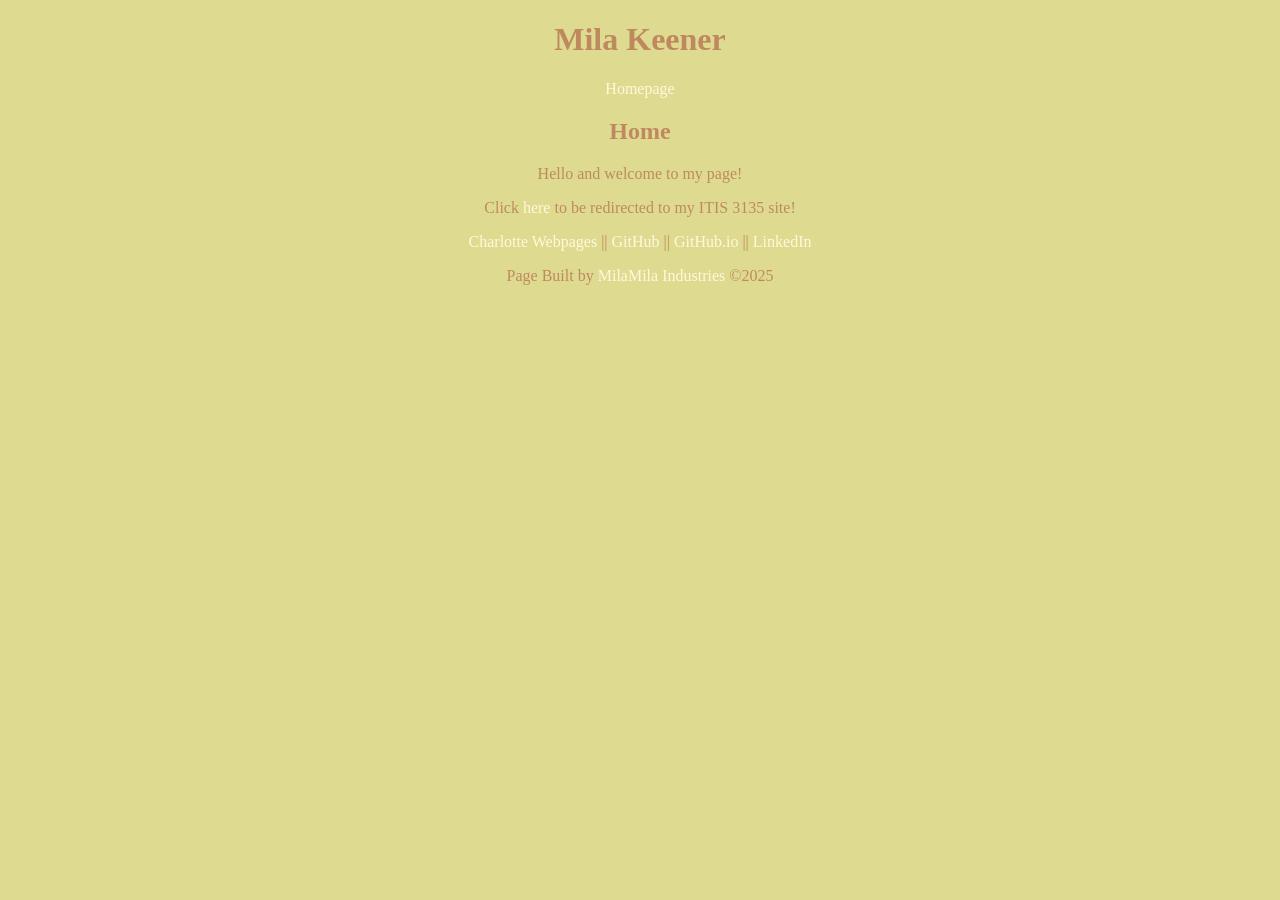
==== index.html @ eed97aac "adding additional course content" ====
<!DOCTYPE html>
<html lang="en">
<head>
  <meta charset="UTF-8">
  <meta name="viewport" content="width=device-width, initial-scale=1.0">
  <title>Mila Keener's Homepage</title>
  <style>
    body {
      background-color: #dedb91;
      text-align: center;
      color: #bf8960;
      font-family: Verdana;
    }

    a {
      color: cornsilk;
      text-decoration: none;
    }

    a:hover {
      color: rgb(248, 233, 171);
    }
  </style>
  <script src="https://lint.page/kit/4d0fe3.js" crossorigin="anonymous"></script>
</head>
<body>
<header>
  
  <h1>Mila Keener</h1>
<nav>
  <a href="./">Homepage</a>
</nav>
</header>
<main>
  <h2>Home</h2>
  <p>Hello and welcome to my page!</p>
  <div class="divider"></div>
  <p>Click <a href="itis3135/">here</a> to be redirected to my ITIS 3135 site!</p>
</main>
<footer>
  <nav>
    <a href="https://webpages.charlotte.edu/akeener6/">Charlotte Webpages</a>
    ||
    <a href="https://github.com/milakeener">GitHub</a>
    ||
    <a href="https://milakeener.github.io/">GitHub.io</a>
    ||
    <a href="https://www.linkedin.com/in/mila-keener-0b0b3b1b9/">LinkedIn</a>
    <p>Page Built by <a href="itis3135/milamilaindustries.com">MilaMila Industries </a>&copy;2025</p>
  </nav>
</footer>
</body>
</html>
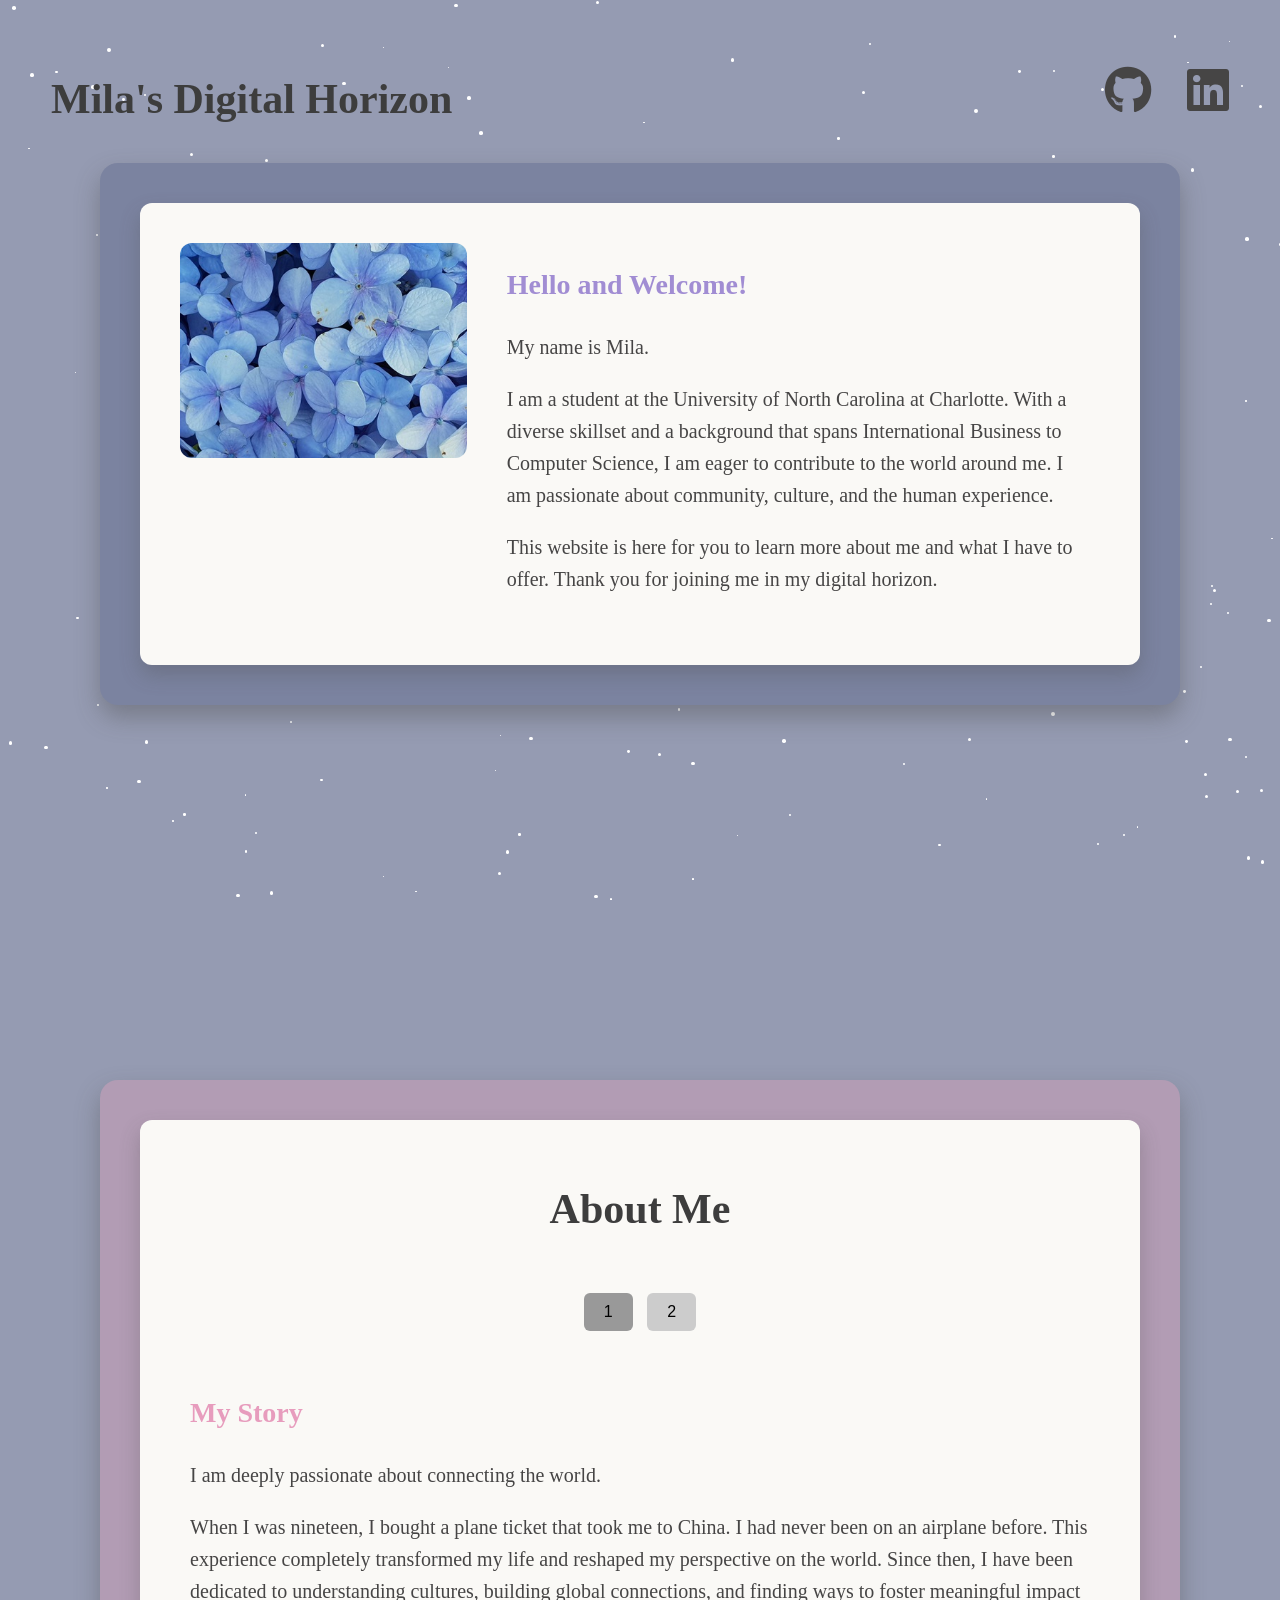
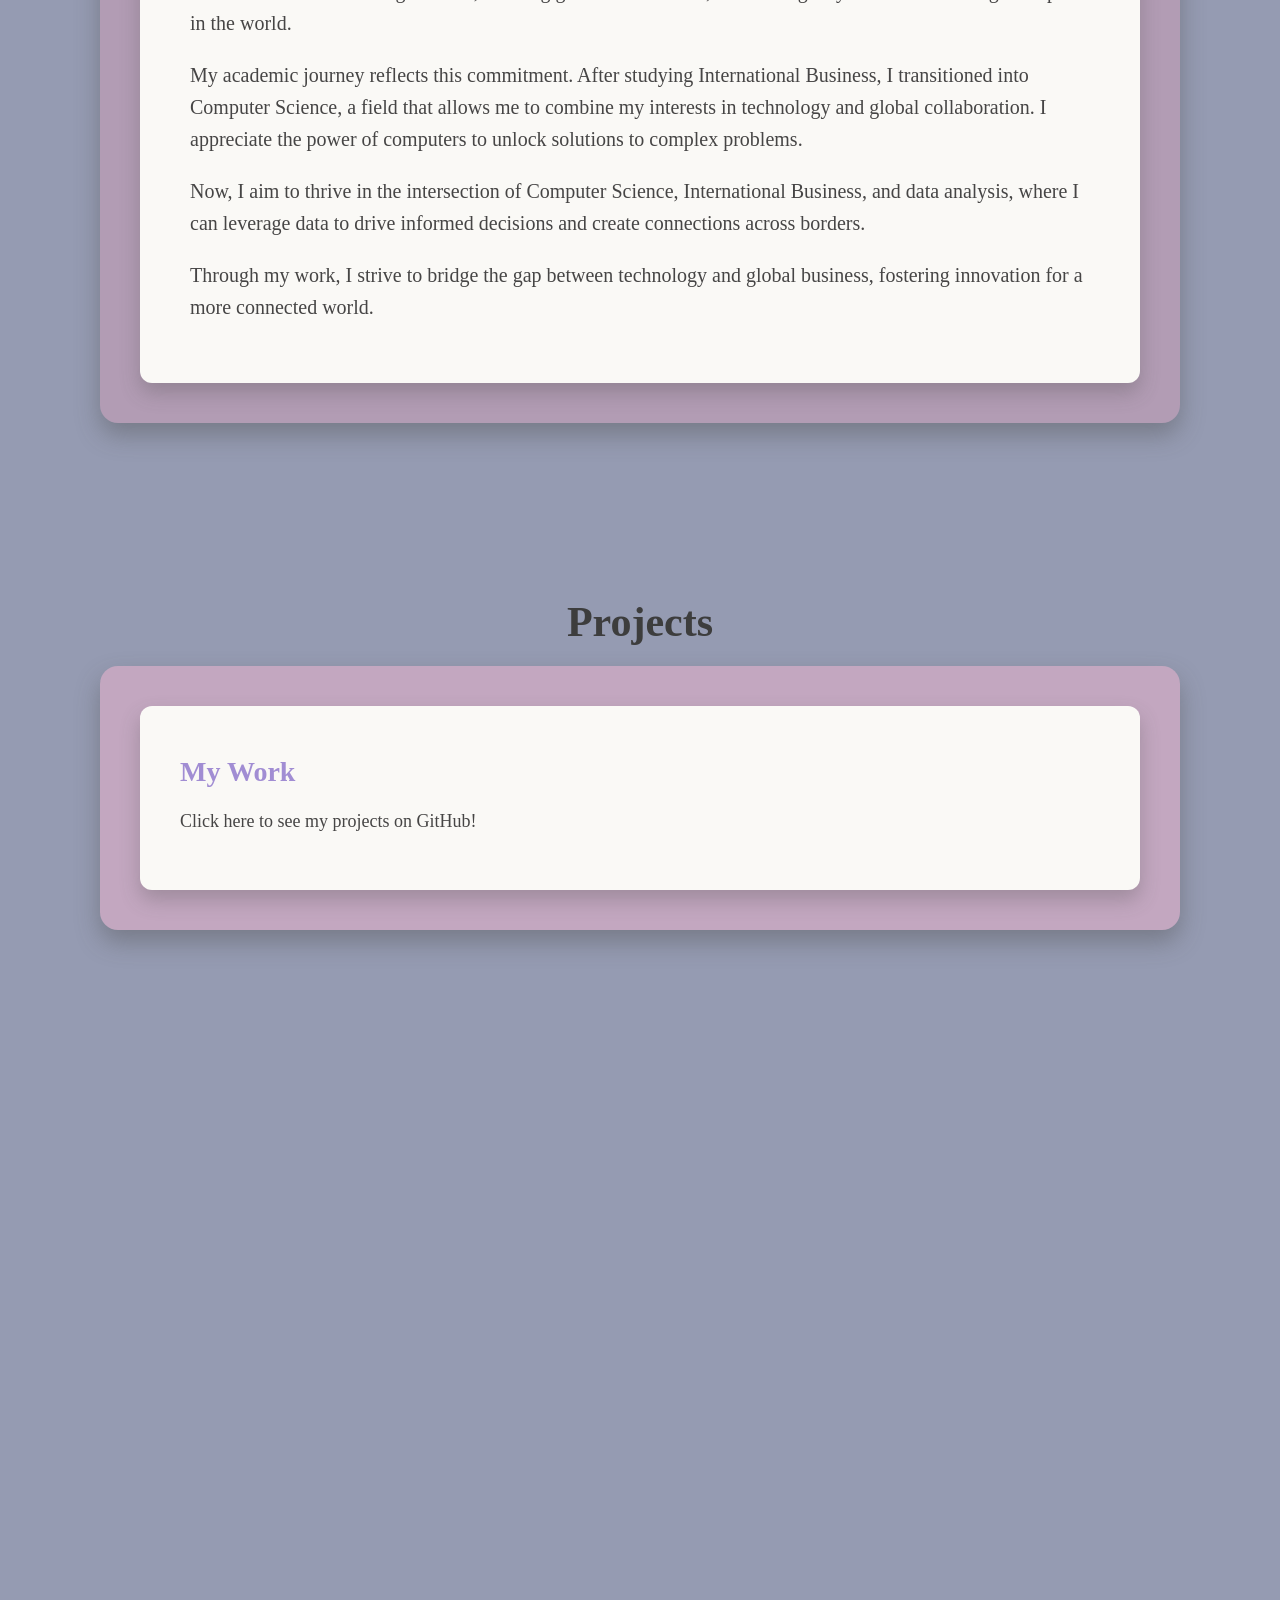
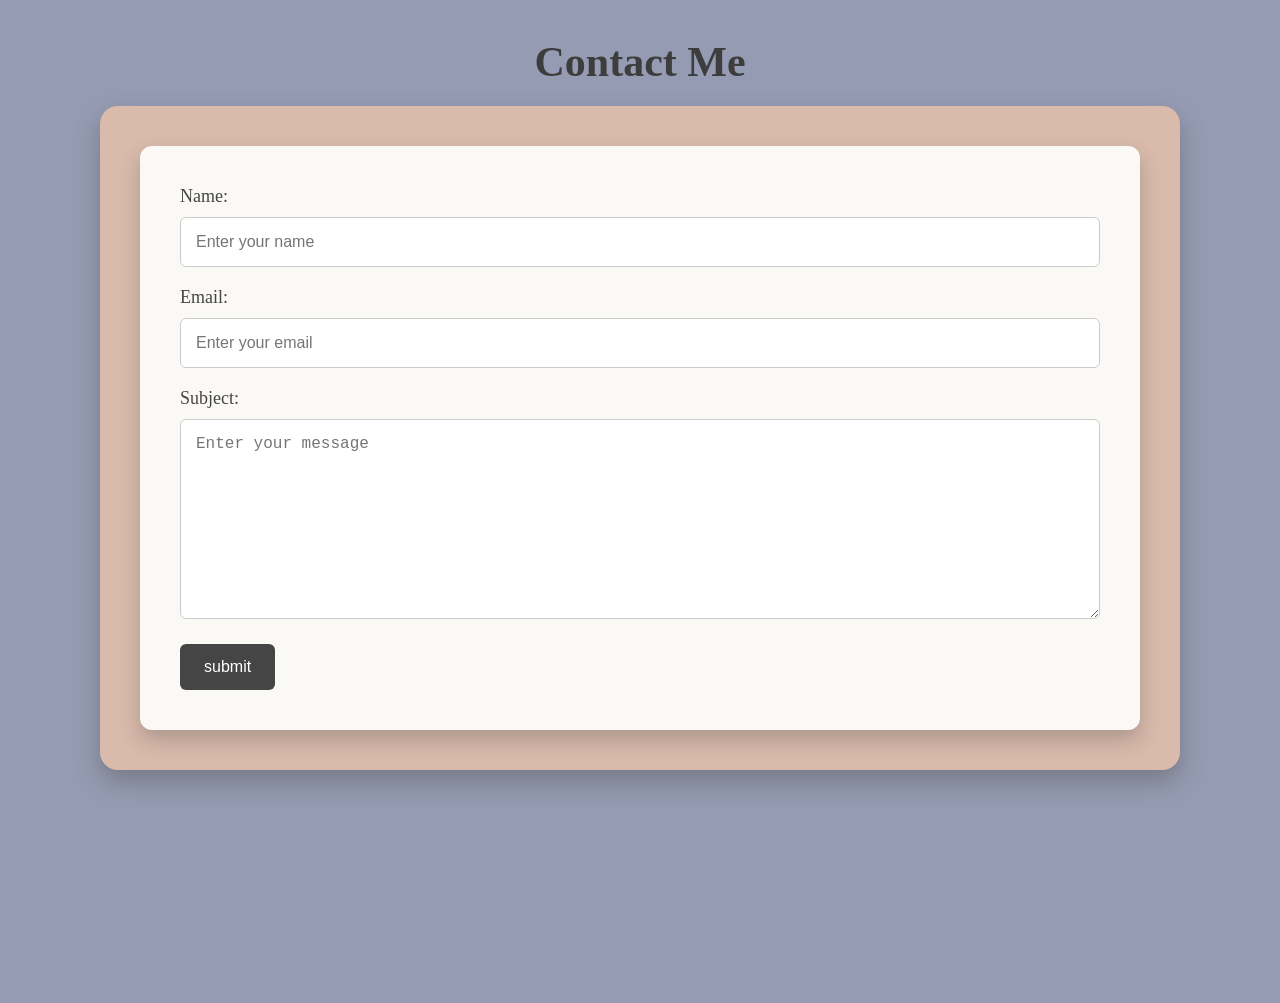
==== commit 5c57dde9: "functionality and aesthetic updates" ====
--- a/index.html
+++ b/index.html
@@ -1,53 +1,177 @@
 <!DOCTYPE html>
 <html lang="en">
-<head>
-  <meta charset="UTF-8">
-  <meta name="viewport" content="width=device-width, initial-scale=1.0">
-  <title>Mila Keener's Homepage</title>
-  <style>
-    body {
-      background-color: #dedb91;
-      text-align: center;
-      color: #bf8960;
-      font-family: Verdana;
+    <head>
+        <meta charset="UTF-8">
+        <meta name="viewport" content="width=device-width, initial-scale=1.0">
+        <link rel="stylesheet" href="https://cdnjs.cloudflare.com/ajax/libs/font-awesome/6.4.2/css/all.min.css">
+        <title>Mila's Digital Horizon</title>
+        <link rel="stylesheet" href="styles.css">
+    </head>
+    <body>
+        <div id="stars"></div>
+        <main>
+            <section id="welcome" class="section1">
+                <div class="header"><h1>Mila's Digital Horizon</h1>
+                <div class="socials"><a href="https://github.com/milakeener" target="_blank">
+                    <i class="fab fa-github"></i>
+                </a>
+                <a href="https://www.linkedin.com/in/mila-keener-b999742b6" target="_blank">
+                    <i class="fab fa-linkedin"></i>
+                </a></div></div>
+                <div class="inner-1">
+                    <div class="inner-box">
+                        <div class="photo"><img src="flowers.jpg"></div>
+                        <div class="inner-1-text"><h2>Hello and Welcome!</h2>
+                        <p>My name is Mila.</p>
+                        <p>I am a student at the University of North Carolina at
+                        Charlotte. With a diverse skillset and a background that spans
+                        International Business to Computer Science, I am eager to 
+                        contribute to the world around me. I am passionate about community,
+                        culture, and the human experience. </p>
+                        <p>This website is here for you to learn more about me and what I 
+                            have to offer. Thank you for joining me in my digital horizon.
+                        </p></div>
+                    </div>
+            </div>
+            </section>
+            <section id="about" class="section2">
+  <div class="inner-2">
+    <div class="inner-box" style="flex-direction: column; padding: 30px;">
+      <h1 style="text-align: center;">About Me</h1>
+
+      <div class="section-buttons">
+        <button class="section-button active" data-target="inner-1-text-1">1</button>
+        <button class="section-button" data-target="inner-1-text-2">2</button>
+      </div>
+
+      <div class="inner-1-text-1 active">
+        <h2 class="h2-story">My Story</h2>
+        <p>I am deeply passionate about connecting the world.</p>
+        <p>When I was nineteen, I bought a plane ticket that took me to China. I had never been on an airplane before. This experience completely transformed my life and reshaped my perspective on the world. Since then, I have been dedicated to understanding cultures, building global connections, and finding ways to foster meaningful impact in the world.</p>
+        <p>My academic journey reflects this commitment. After studying International Business, I transitioned into Computer Science, a field that allows me to combine my interests in technology and global collaboration. I appreciate the power of computers to unlock solutions to complex problems.</p>
+        <p>Now, I aim to thrive in the intersection of Computer Science, International Business, and data analysis, where I can leverage data to drive informed decisions and create connections across borders.</p>
+        <p>Through my work, I strive to bridge the gap between technology and global business, fostering innovation for a more connected world.</p>
+      </div>
+
+      <div class="inner-1-text-2">
+        <h2>More About Me</h2>
+        <p>This summer, I will be working as a software engineering intern at Ally Financial. I am currently prioritizing learning to work with Amazon Web Services and Terraform!</p>
+      </div>
+    </div>
+  </div>
+</section>
+
+            <section id="projects" class="section3">
+                <h1>Projects</h1>
+                <div class="inner-3">
+                    <div class="inner-box">
+                        <div class="inner-3-text"><h2>My Work</h2>
+                        <p>Click here to see my projects on GitHub!</div>
+                    </div></div>
+            </section>
+            <section id="contact" class="section4">
+                <h1>Contact Me</h1>
+                <div class="inner-4">
+                    <div class="inner-box">
+                        <form action="action_page.php">
+                            <label for="name">Name: </label>
+                            <input type="text" id="name" name="name" placeholder="Enter your name">
+
+                            <label for="email">Email: </label>
+                            <input type="email" id="email" name="email" placeholder="Enter your email">
+
+                            <label for="subject">Subject: </label>
+                            <textarea id="subject" name="subject" placeholder="Enter your message" style="height: 200px"></textarea>
+
+                            <input type="submit" value="submit">
+                        </form>
+                        </div>
+                        </div>
+            </section>
+            <script>
+
+document.addEventListener('DOMContentLoaded', () => {
+      const buttons = document.querySelectorAll('.section-button');
+      const sections = document.querySelectorAll('.inner-1-text-1, .inner-1-text-2');
+
+     function showSection(targetClass) {
+    sections.forEach(sec => {
+        sec.classList.remove('active');
+    });
+    const targetEl = document.querySelector(`.${targetClass}`);
+    if (targetEl) {
+        targetEl.classList.add('active');
     }
+}
 
-    a {
-      color: cornsilk;
-      text-decoration: none;
-    }
 
-    a:hover {
-      color: rgb(248, 233, 171);
-    }
-  </style>
-  <script src="https://lint.page/kit/4d0fe3.js" crossorigin="anonymous"></script>
-</head>
-<body>
-<header>
-  
-  <h1>Mila Keener</h1>
-<nav>
-  <a href="./">Homepage</a>
-</nav>
-</header>
-<main>
-  <h2>Home</h2>
-  <p>Hello and welcome to my page!</p>
-  <div class="divider"></div>
-  <p>Click <a href="itis3135/">here</a> to be redirected to my ITIS 3135 site!</p>
-</main>
-<footer>
-  <nav>
-    <a href="https://webpages.charlotte.edu/akeener6/">Charlotte Webpages</a>
-    ||
-    <a href="https://github.com/milakeener">GitHub</a>
-    ||
-    <a href="https://milakeener.github.io/">GitHub.io</a>
-    ||
-    <a href="https://www.linkedin.com/in/mila-keener-0b0b3b1b9/">LinkedIn</a>
-    <p>Page Built by <a href="itis3135/milamilaindustries.com">MilaMila Industries </a>&copy;2025</p>
-  </nav>
-</footer>
-</body>
-</html>
+      buttons.forEach(button => {
+        button.addEventListener('click', () => {
+          const target = button.getAttribute('data-target');
+          showSection(target);
+
+          buttons.forEach(btn => btn.classList.remove('active'));
+          button.classList.add('active');
+        });
+      });
+    });
+
+            function stars(){
+                const numStars = 200;
+                const starsContainer = document.getElementById("stars");
+
+                for (let i = 0; i < numStars; i++){
+                    const star = document.createElement("div");
+                    star.classList.add("star");
+
+                    const size = Math.random() * 3 + 1;
+                    star.style.width = `${size}px`;
+                    star.style.height = `${size}px`;
+                    star.style.top = `${Math.random() * 100}vh`;
+                    star.style.left = `${Math.random() * 100}vw`;
+
+                    const duration = Math.random() * 2 + 1;
+                    const delay = Math.random() * 3;
+
+                    star.style.animationDuration = `${duration}s`;
+                    star.style.animationDelay = `${delay}s`;
+
+                    starsContainer.appendChild(star);
+                }
+            }
+
+            stars();
+
+            const colors = ["#959BB2", "#C5B4C6", "#D1BBCF", "#E4C6B8"];
+
+            function interpolateColor(color1, color2, factor){
+            let c1 = parseInt(color1.substring(1), 16);
+            let c2 = parseInt(color2.substring(1), 16);
+            let r = Math.round(((c2 >> 16) - (c1 >> 16)) * factor + (c1 >> 16));
+            let g = Math.round((((c2 >> 8) & 0xff) - ((c1 >> 8) & 0xff)) * factor + ((c1 >> 8) & 0xff));
+            let b = Math.round(((c2 & 0xff) - (c1 & 0xff)) * factor + (c1 & 0xff));
+                return `rgb(${r}, ${g}, ${b})`;
+            }
+
+           function updateBackground() {
+            let scrollTop = window.scrollY;
+            let docHeight = document.documentElement.scrollHeight - window.innerHeight;
+            let scrollPercent = scrollTop / docHeight;
+
+            let section = scrollPercent * (colors.length - 1);
+            let index = Math.floor(section);
+            let factor = section - index;
+
+            let color1 = colors[index];
+            let color2 = colors[index + 1] || colors[index];
+
+            document.body.style.background = interpolateColor(color1, color2, factor);
+           }
+
+            window.addEventListener("scroll", updateBackground);
+
+        updateBackground(); 
+            </script>
+        </main>
+    </body>
+</html>
--- a/styles.css
+++ b/styles.css
@@ -0,0 +1,213 @@
+
+@keyframes twinkle {
+    0% { opacity: 0.5; transform: scale(1); }
+    50% { opacity: 1; transform: scale(1.5); }
+    100% { opacity: 0.5; transform: scale(1); }
+}
+#stars {
+    position: fixed;
+    top: 0;
+    left: 0;
+    width: 100%;
+    height: 100%;
+    z-index: -1;
+    overflow: hidden;
+}
+.star {
+    position: absolute;
+    background: white;
+    border-radius: 50%;
+    animation: twinkle 5s infinite;
+}
+
+body {
+    margin: 0;
+    font-family: Georgia, serif;
+    transition: background 0.3s ease;
+    font-size: 18px;
+    color: #464545;
+}
+section {
+    min-height: 100vh;
+    padding: 40px 20px;
+    display: flex;
+    flex-direction: column;
+    align-items: center;
+    margin-bottom: 60px;
+}
+
+h1 {
+    font-size: 42px;
+    margin-bottom: 20px;
+    color: #3d3d3d;
+}
+h2 {
+    color: #a18dd3;
+    font-size: 28px;
+    margin-top: 10px;
+}
+.h2-story {
+    color: #e79cbd;
+}
+
+.header {
+    display: flex;
+    justify-content: space-between;
+    align-items: center;
+    width: 95%;
+    margin-bottom: 20px;
+}
+.socials {
+    display: flex;
+    gap: 15px;
+}
+.socials a {
+    font-size: 48px;  
+    color: #464545;
+    text-decoration: none;
+    margin-left: 20px;
+    transition: color 0.3s ease, transform 0.3s ease;
+}
+
+.socials a:hover {
+    color: lavender;
+    transform: scale(1.15); 
+}
+.section1,
+.section2,
+.section3,
+.section4 {
+    background: transparent;
+}
+
+.inner-1,
+.inner-2,
+.inner-3,
+.inner-4 {
+    width: 85%;
+    max-width: 1000px;
+    margin: 0 auto;
+    background-color: #B29CB4;
+    border-radius: 18px;
+    box-shadow: 0 12px 24px rgba(76, 76, 76, 0.4);
+    padding: 40px;
+}
+.inner-1 { background-color: #7B83A0; }
+.inner-3 { background-color: #c3a7c0; }
+.inner-4 { background-color: #d9baab; }
+
+.inner-box {
+    background-color: #FAF9F6;
+    padding: 40px;
+    border-radius: 12px;
+    box-shadow: 0 10px 20px rgba(76, 76, 76, 0.3);
+    display: flex;
+    flex-direction: row;
+    flex-wrap: wrap;
+    justify-content: space-between;
+    gap: 20px;
+}
+
+.photo {
+    flex: 1;
+    max-width: 300px;
+}
+.photo img {
+    width: 100%;
+    height: auto;
+    border-radius: 12px;
+}
+.inner-1-text,
+.inner-1-text-1,
+.inner-1-text-2 {
+    flex: 2;
+    padding: 10px 20px;
+    font-size: 20px;
+    line-height: 1.6;
+}
+
+.section-buttons {
+    margin: 20px 0;
+    text-align: center;
+}
+.section-button {
+    padding: 10px 20px;
+    font-size: 16px;
+    margin: 0 5px;
+    cursor: pointer;
+    border: none;
+    background-color: #ccc;
+    border-radius: 6px;
+    transition: background-color 0.3s ease;
+}
+.section-button:hover {
+    background-color: #bbb;
+}
+.section-button.active {
+    background-color: #999;
+}
+
+.inner-1-text-1,
+.inner-1-text-2 {
+    display: none;
+}
+.inner-1-text-1.active,
+.inner-1-text-2.active {
+    display: block;
+}
+
+input[type="text"],
+input[type="email"],
+select,
+textarea {
+    width: 100%;
+    padding: 15px;
+    border: 1px solid #ccc;
+    border-radius: 6px;
+    margin-top: 10px;
+    margin-bottom: 20px;
+    font-size: 16px;
+    box-sizing: border-box;
+}
+input[type="submit"] {
+    background-color: #464545;
+    color: white;
+    border: none;
+    padding: 14px 24px;
+    font-size: 16px;
+    border-radius: 6px;
+    cursor: pointer;
+}
+input[type="submit"]:hover {
+    background-color: lavender;
+}
+
+@media screen and (max-width: 768px) {
+    h1 {
+        font-size: 32px;
+        text-align: center;
+    }
+    h2 {
+        font-size: 24px;
+    }
+    .inner-box {
+        flex-direction: column;
+        align-items: center;
+        padding: 20px;
+    }
+    .photo,
+    .inner-1-text,
+    .inner-1-text-1,
+    .inner-1-text-2 {
+        width: 100%;
+        padding: 10px;
+        text-align: center;
+    }
+    .socials {
+        justify-content: center;
+        margin-top: 20px;
+    }
+    .socials a {
+        font-size: 28px;
+    }
+}
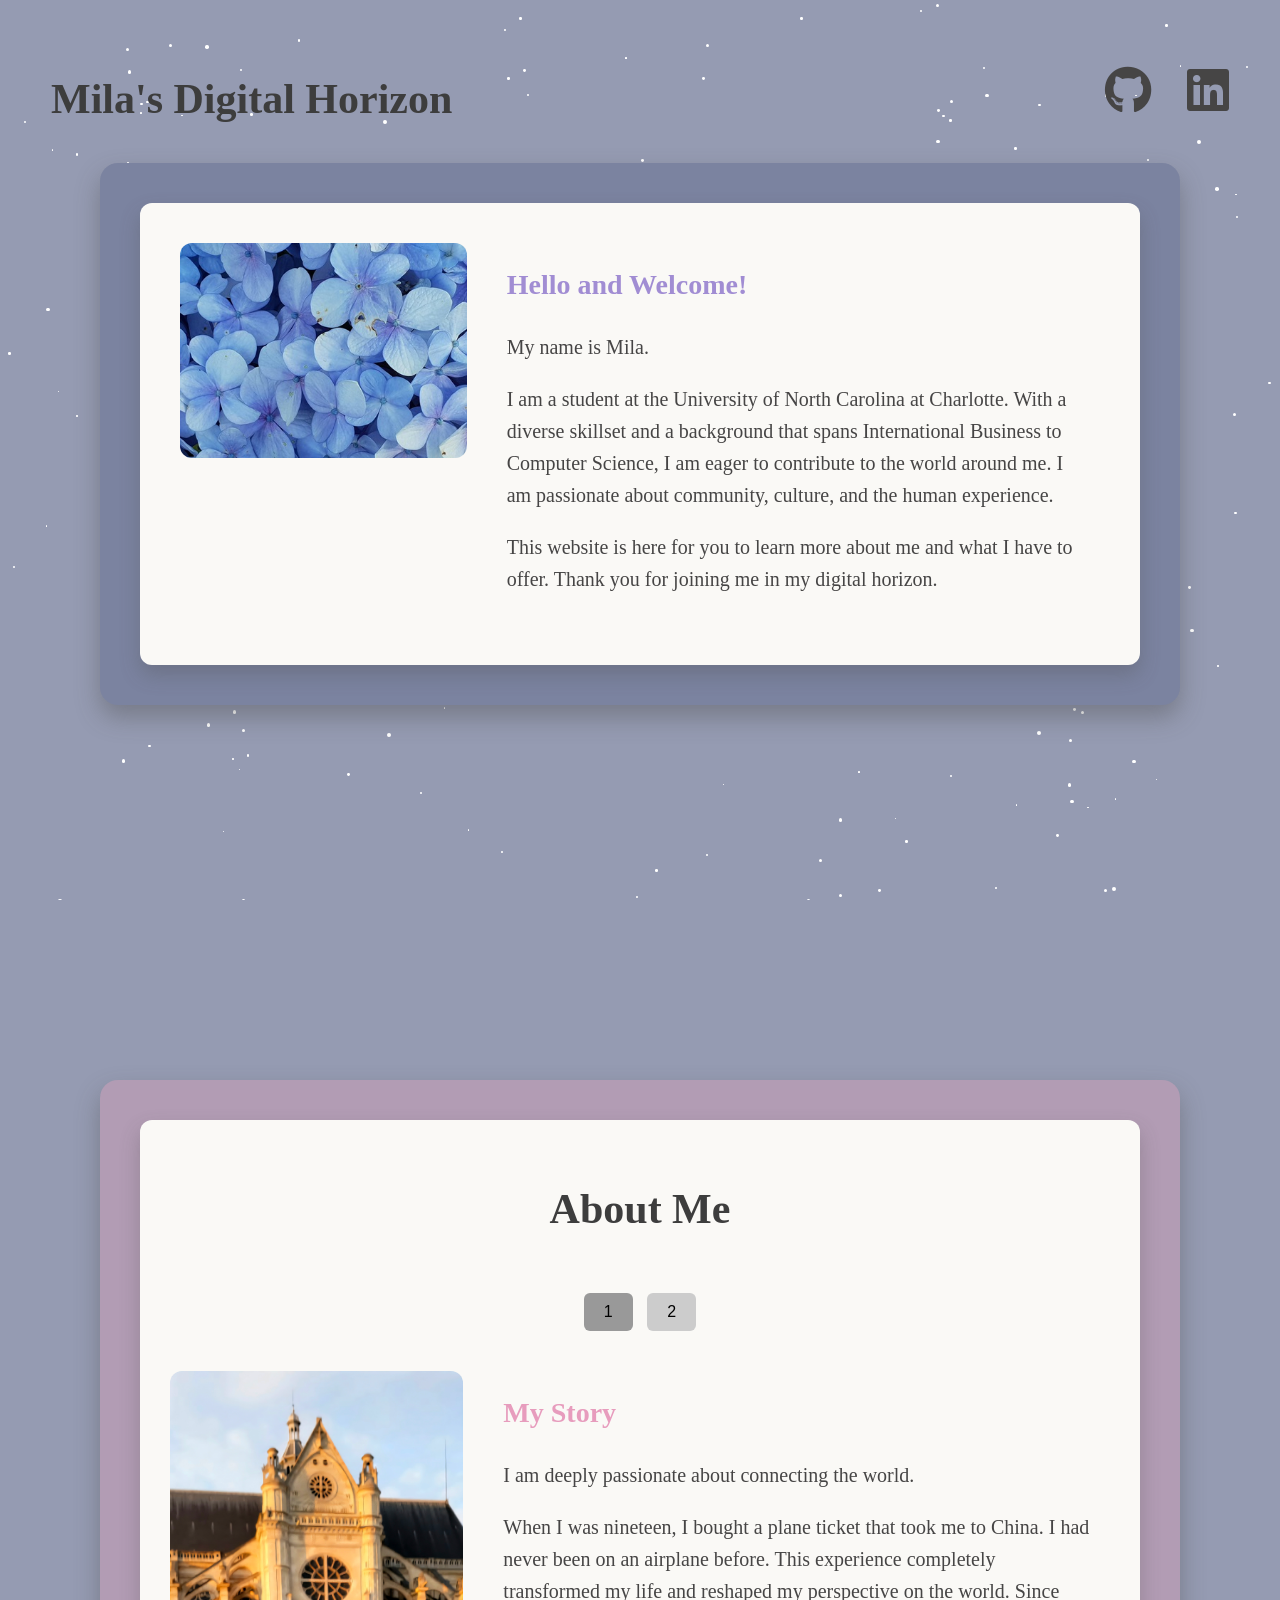
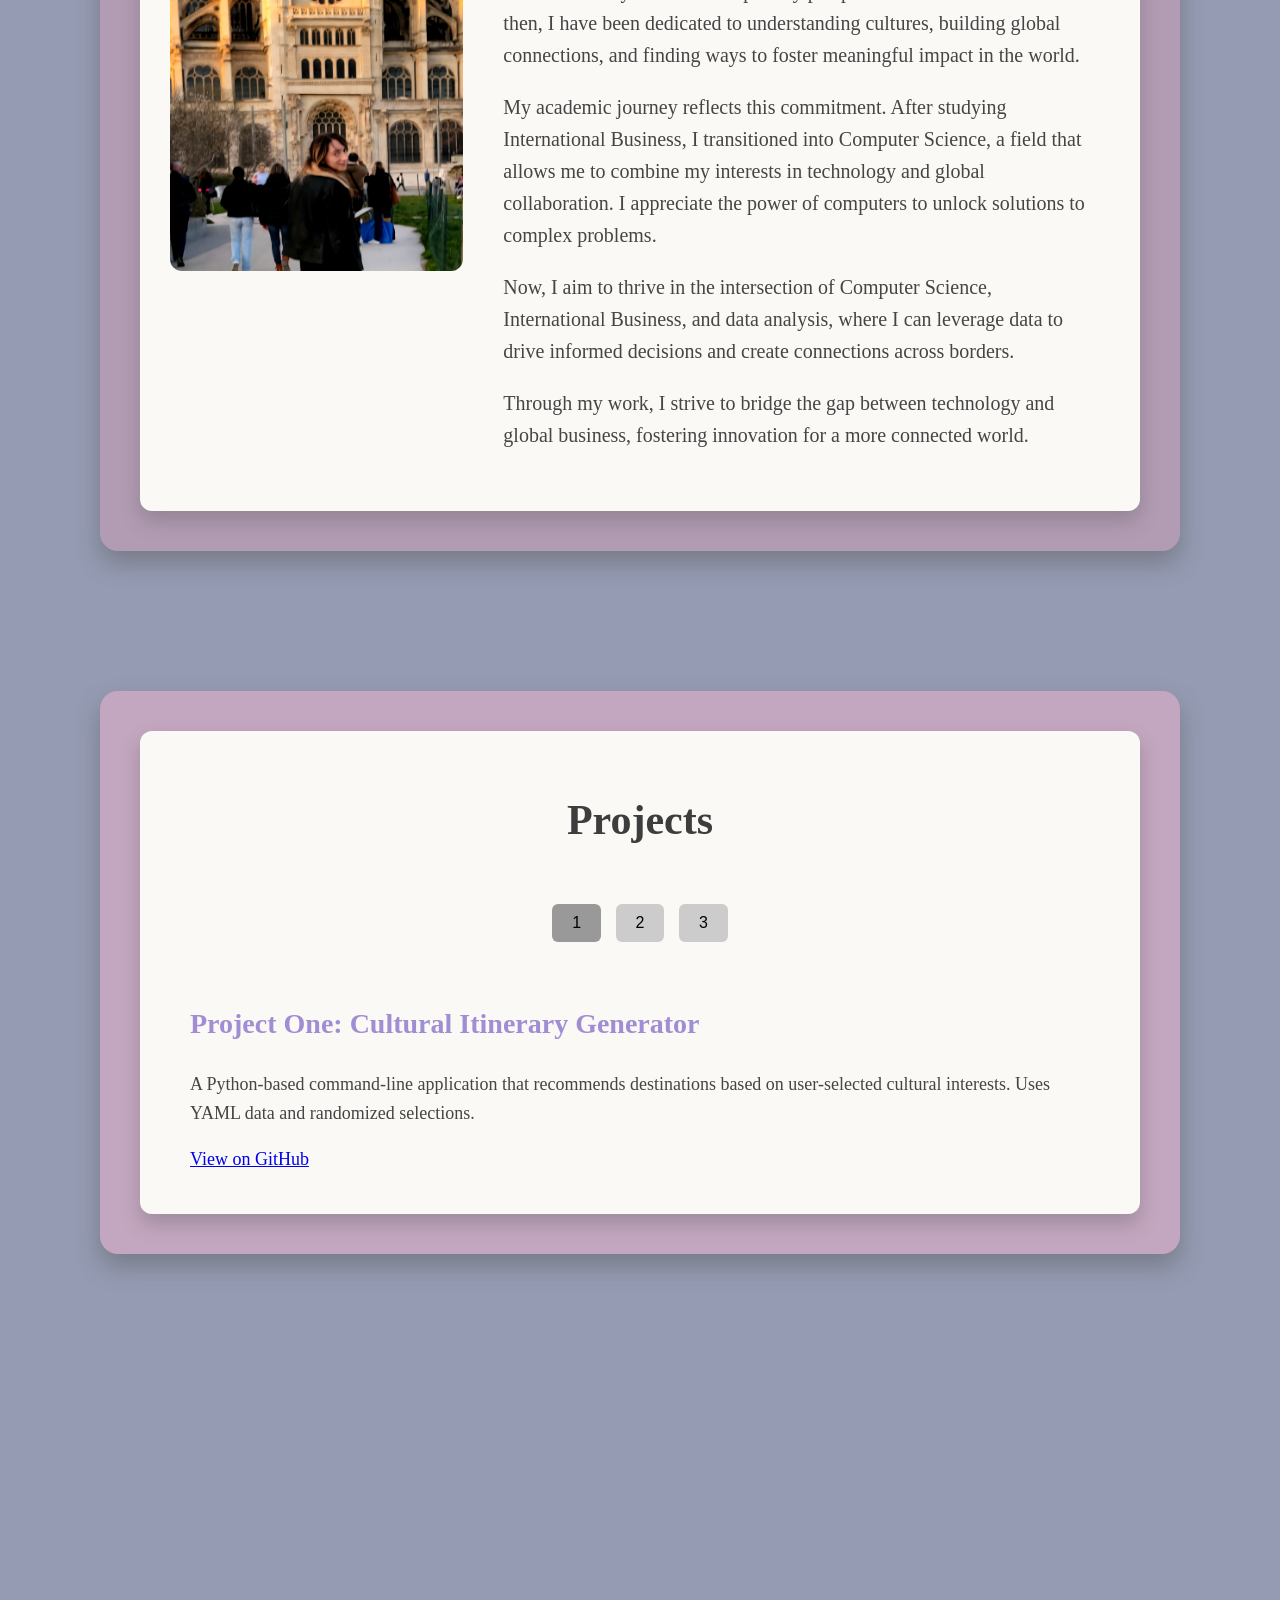
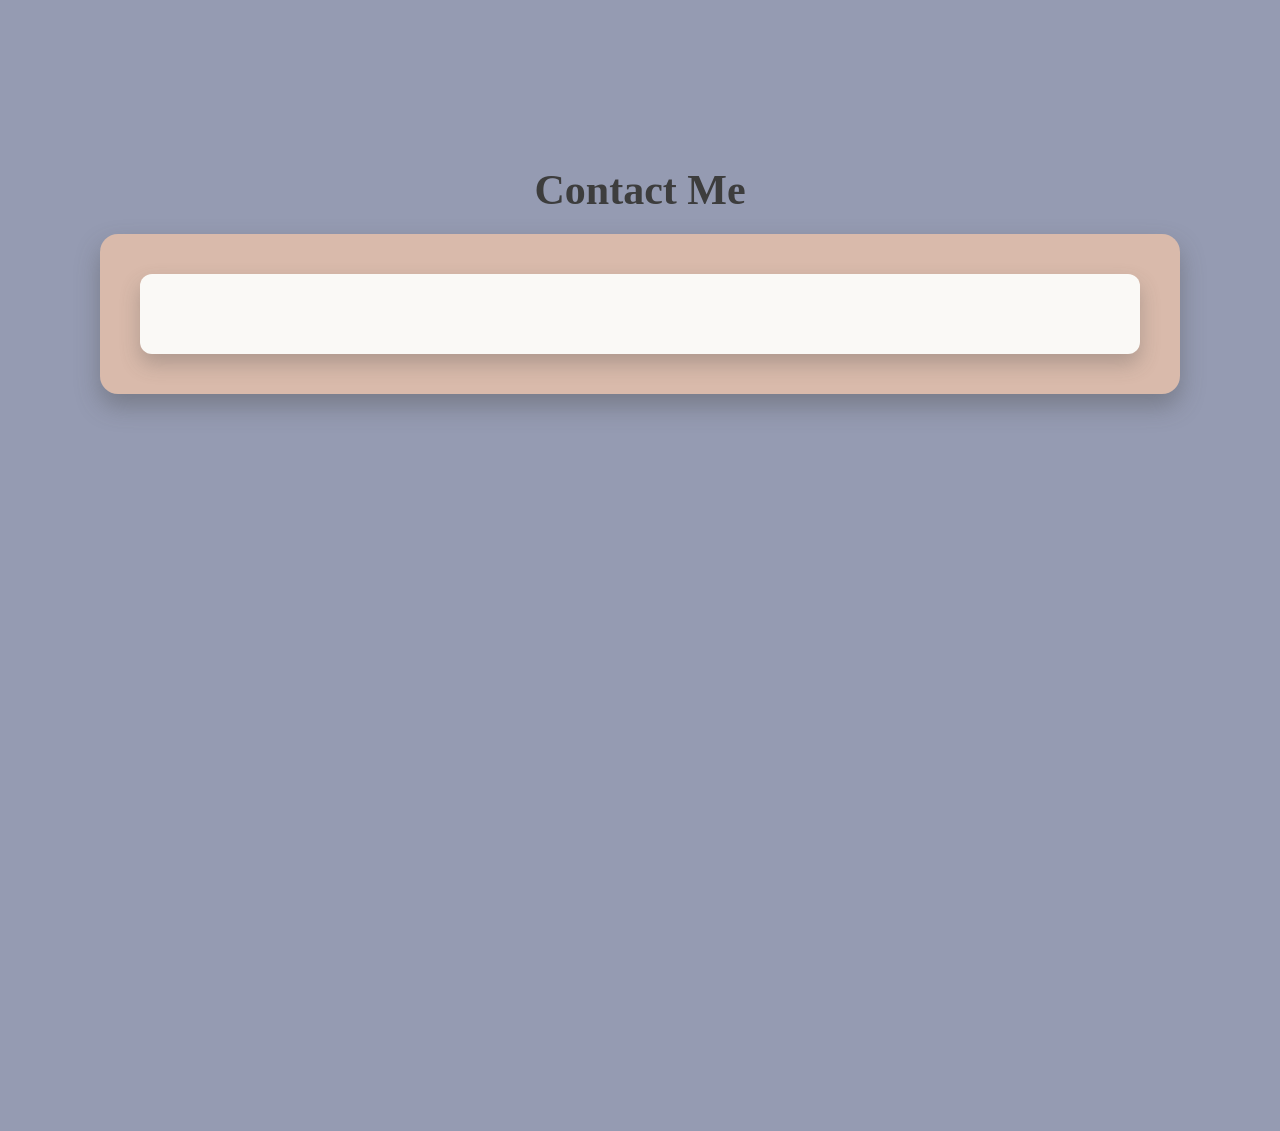
==== commit 97e6590c: "updates" ====
--- a/index.html
+++ b/index.html
@@ -44,77 +44,123 @@
         <button class="section-button" data-target="inner-1-text-2">2</button>
       </div>
 
-      <div class="inner-1-text-1 active">
-        <h2 class="h2-story">My Story</h2>
-        <p>I am deeply passionate about connecting the world.</p>
-        <p>When I was nineteen, I bought a plane ticket that took me to China. I had never been on an airplane before. This experience completely transformed my life and reshaped my perspective on the world. Since then, I have been dedicated to understanding cultures, building global connections, and finding ways to foster meaningful impact in the world.</p>
-        <p>My academic journey reflects this commitment. After studying International Business, I transitioned into Computer Science, a field that allows me to combine my interests in technology and global collaboration. I appreciate the power of computers to unlock solutions to complex problems.</p>
-        <p>Now, I aim to thrive in the intersection of Computer Science, International Business, and data analysis, where I can leverage data to drive informed decisions and create connections across borders.</p>
-        <p>Through my work, I strive to bridge the gap between technology and global business, fostering innovation for a more connected world.</p>
-      </div>
-
-      <div class="inner-1-text-2">
-        <h2>More About Me</h2>
-        <p>This summer, I will be working as a software engineering intern at Ally Financial. I am currently prioritizing learning to work with Amazon Web Services and Terraform!</p>
+      <div class="about-flex-container">
+        <div class="photo2">
+          <img src="me.jpg" alt="Photo of Mila">
+        </div>
+
+        <div class="inner-1-text-1 active">
+          <h2 class="h2-story">My Story</h2>
+          <p>I am deeply passionate about connecting the world.</p>
+          <p>When I was nineteen, I bought a plane ticket that took me to China. 
+            I had never been on an airplane before. This experience completely 
+            transformed my life and reshaped my perspective on the world. Since then,
+             I have been dedicated to understanding cultures, building global connections, 
+             and finding ways to foster meaningful impact in the world.</p>
+             <p>My academic journey reflects this commitment. After studying International Business, 
+                I transitioned into Computer Science, a field that allows me to combine my interests 
+                in technology and global collaboration. I appreciate the power of computers to unlock 
+                solutions to complex problems.</p>
+                <p>Now, I aim to thrive in the intersection of Computer Science, International Business, 
+                    and data analysis, where I can leverage data to drive informed decisions and create 
+                    connections across borders.</p>
+                    <p>Through my work, I strive to bridge the gap between technology and global business, 
+                        fostering innovation for a more connected world.</p>
+        </div>
+
+        <div class="inner-1-text-2">
+          <h2 class="h2-story">More About Me</h2>
+          <p>I currently work as a Software Engineering Intern at Ally Invest. My tasks include
+            working with AWS, Terraform, SQL, and Apache Airflow. I also work extensively with 
+            Python. 
+          </p>
+          <p>During the school year, I work as an Instructional Assistant in Software Architecture
+            and Design, where I help to support students in their educational journey. I greatly 
+            enjoy the experience and the opportunity to not only help others but also contribute to 
+            the structure of the class and encourage meaningful learning.
+          </p>
+          <p>My goal upon graduation is to begin working as a software engineer where I can provide
+            the best possible contributions to my organization.
+          </p>
+          <p>I love what I do, and am eager for the opportunity to do it and do it well!</p>
+        </div>
       </div>
     </div>
   </div>
 </section>
 
             <section id="projects" class="section3">
-                <h1>Projects</h1>
-                <div class="inner-3">
-                    <div class="inner-box">
-                        <div class="inner-3-text"><h2>My Work</h2>
-                        <p>Click here to see my projects on GitHub!</div>
-                    </div></div>
-            </section>
+  <div class="inner-3">
+    <div class="inner-box" style="flex-direction: column; padding: 30px;">
+      <h1 style="text-align: center;">Projects</h1>
+
+      <div class="section-buttons">
+        <button class="section-button project-button active" data-target="project-1">1</button>
+        <button class="section-button project-button" data-target="project-2">2</button>
+        <button class="section-button project-button" data-target="project-3">3</button>
+      </div>
+
+      <div class="project-section project-1 active">
+        <h2>Project One: Cultural Itinerary Generator</h2>
+        <p>A Python-based command-line application that recommends destinations based on user-selected cultural interests. Uses YAML data and randomized selections.</p>
+        <a href="https://github.com/milakeener/cultural-itinerary-generator" target="_blank">View on GitHub</a>
+      </div>
+
+      <div class="project-section project-2">
+        <h2>Project Two: Mila's Digital Horizon</h2>
+        <p>This website! A responsive, animated portfolio site with starry backgrounds, scroll effects, and dynamic content sections, made with HTML, CSS, and JavaScript.</p>
+        <a href="https://milakeener.com" target="_blank">Visit Site</a>
+      </div>
+
+      <div class="project-section project-3">
+        <h2>Project Three: Java Coffee Shop Simulation</h2>
+        <p>A Java console application that simulates a coffee shop ordering system, with user accounts, order history, and rewards system logic implemented using OOP.</p>
+        <a href="https://github.com/milakeener/java-coffee-shop" target="_blank">View on GitHub</a>
+      </div>
+    </div>
+  </div>
+</section>
             <section id="contact" class="section4">
                 <h1>Contact Me</h1>
                 <div class="inner-4">
                     <div class="inner-box">
-                        <form action="action_page.php">
-                            <label for="name">Name: </label>
-                            <input type="text" id="name" name="name" placeholder="Enter your name">
-
-                            <label for="email">Email: </label>
-                            <input type="email" id="email" name="email" placeholder="Enter your email">
-
-                            <label for="subject">Subject: </label>
-                            <textarea id="subject" name="subject" placeholder="Enter your message" style="height: 200px"></textarea>
-
-                            <input type="submit" value="submit">
-                        </form>
+                       
                         </div>
                         </div>
             </section>
             <script>
 
 document.addEventListener('DOMContentLoaded', () => {
-      const buttons = document.querySelectorAll('.section-button');
-      const sections = document.querySelectorAll('.inner-1-text-1, .inner-1-text-2');
-
-     function showSection(targetClass) {
-    sections.forEach(sec => {
-        sec.classList.remove('active');
+  const aboutButtons = document.querySelectorAll('.section-button:not(.project-button)');
+  const aboutSections = document.querySelectorAll('.inner-1-text-1, .inner-1-text-2');
+
+  aboutButtons.forEach(button => {
+    button.addEventListener('click', () => {
+      const target = button.getAttribute('data-target');
+
+      aboutSections.forEach(sec => sec.classList.remove('active'));
+      document.querySelector(`.${target}`).classList.add('active');
+
+      aboutButtons.forEach(btn => btn.classList.remove('active'));
+      button.classList.add('active');
     });
-    const targetEl = document.querySelector(`.${targetClass}`);
-    if (targetEl) {
-        targetEl.classList.add('active');
-    }
-}
-
-
-      buttons.forEach(button => {
-        button.addEventListener('click', () => {
-          const target = button.getAttribute('data-target');
-          showSection(target);
-
-          buttons.forEach(btn => btn.classList.remove('active'));
-          button.classList.add('active');
-        });
-      });
+  });
+
+  const projectButtons = document.querySelectorAll('.project-button');
+  const projectSections = document.querySelectorAll('.project-section');
+
+  projectButtons.forEach(button => {
+    button.addEventListener('click', () => {
+      const target = button.getAttribute('data-target');
+
+      projectSections.forEach(sec => sec.classList.remove('active'));
+      document.querySelector(`.${target}`).classList.add('active');
+
+      projectButtons.forEach(btn => btn.classList.remove('active'));
+      button.classList.add('active');
     });
+  });
+});
 
             function stars(){
                 const numStars = 200;
@@ -171,6 +217,8 @@
             window.addEventListener("scroll", updateBackground);
 
         updateBackground(); 
+
+
             </script>
         </main>
     </body>
--- a/styles.css
+++ b/styles.css
@@ -112,6 +112,11 @@
     flex: 1;
     max-width: 300px;
 }
+.photo2 img {
+    flex: 1;
+    max-width: 300px;
+    max-height: 500px;
+}
 .photo img {
     width: 100%;
     height: auto;
@@ -146,6 +151,15 @@
 .section-button.active {
     background-color: #999;
 }
+.project-section {
+    display: none;
+    padding: 10px 20px;
+    font-size: 18px;
+    line-height: 1.6;
+}
+.project-section.active {
+    display: block;
+}
 
 .inner-1-text-1,
 .inner-1-text-2 {
@@ -211,3 +225,25 @@
         font-size: 28px;
     }
 }
+.about-flex-container {
+    display: flex;
+    flex-wrap: wrap;
+    gap: 20px;
+    align-items: flex-start;
+}
+
+.about-flex-container .photo2 {
+    flex: 1;
+    max-width: 300px;
+}
+
+.about-flex-container .photo2 img {
+    width: 100%;
+    height: auto;
+    border-radius: 12px;
+}
+
+.about-flex-container .inner-1-text-1,
+.about-flex-container .inner-1-text-2 {
+    flex: 2;
+}
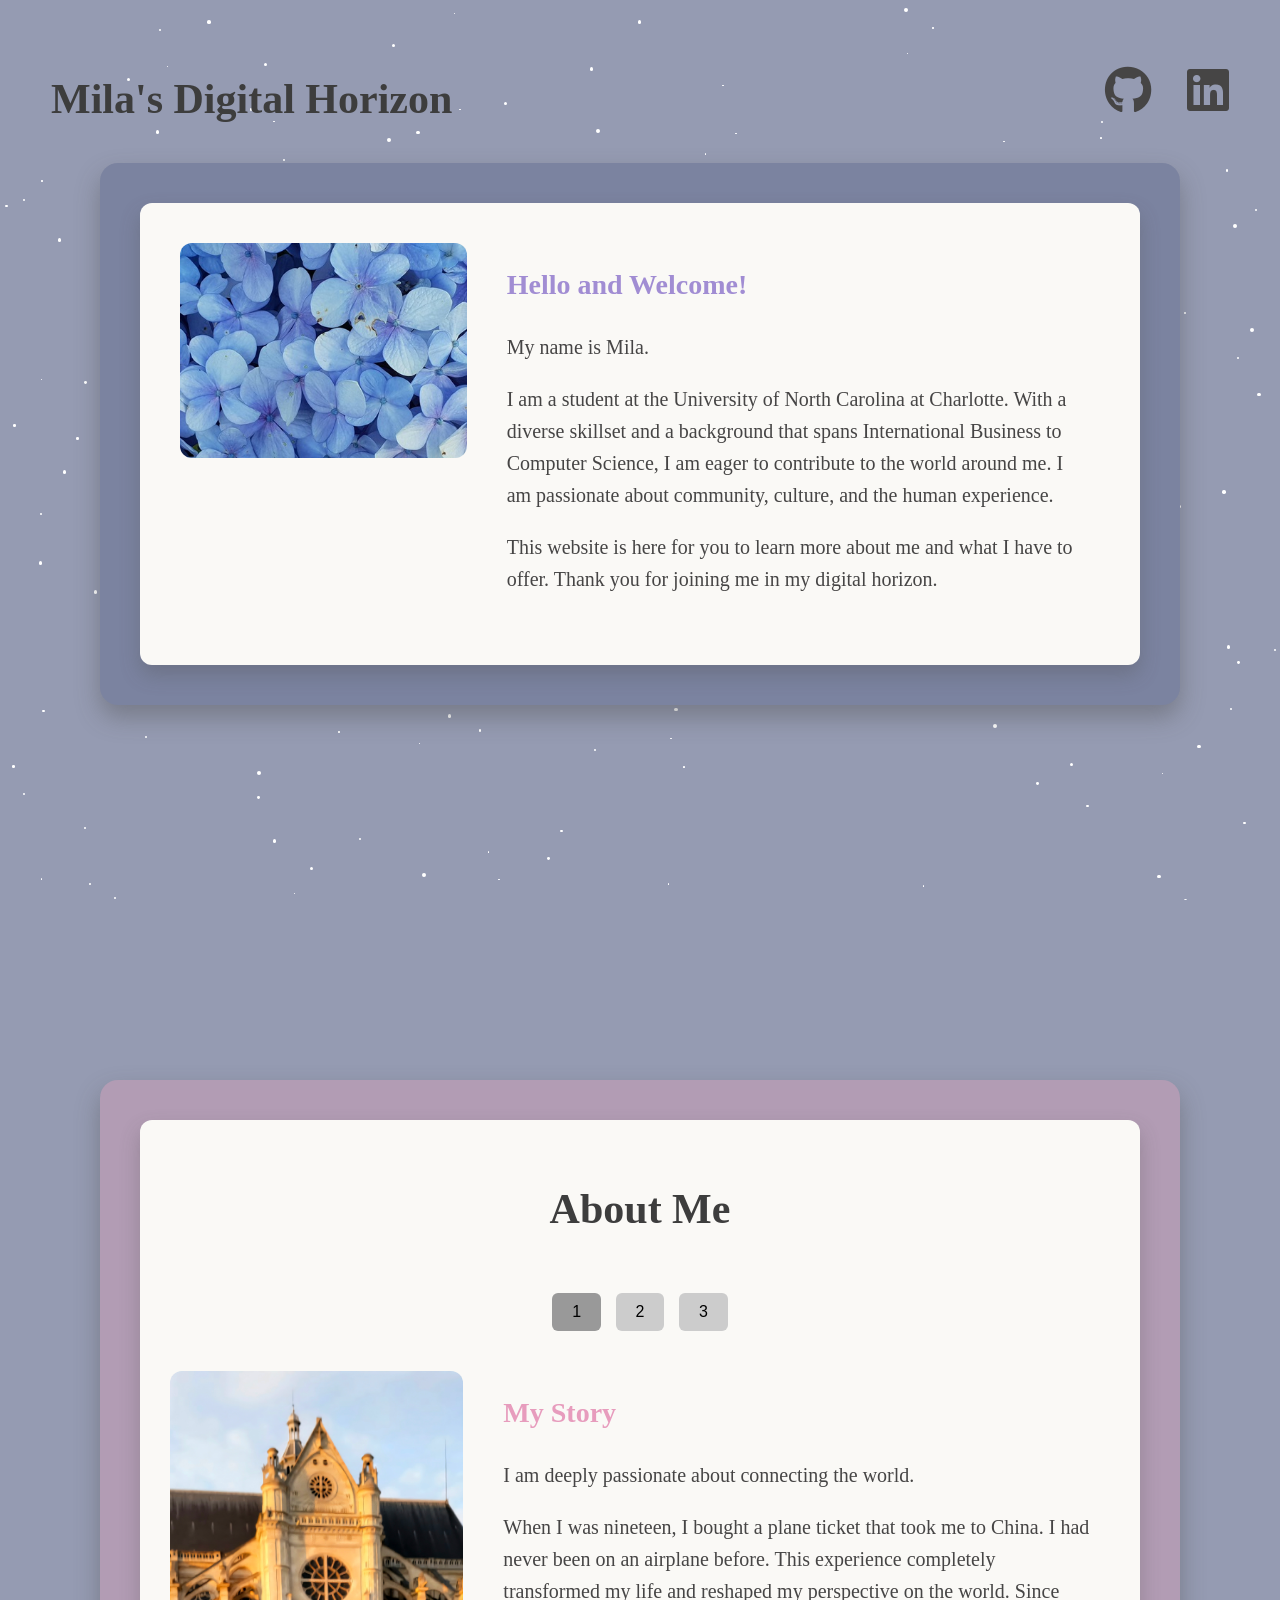
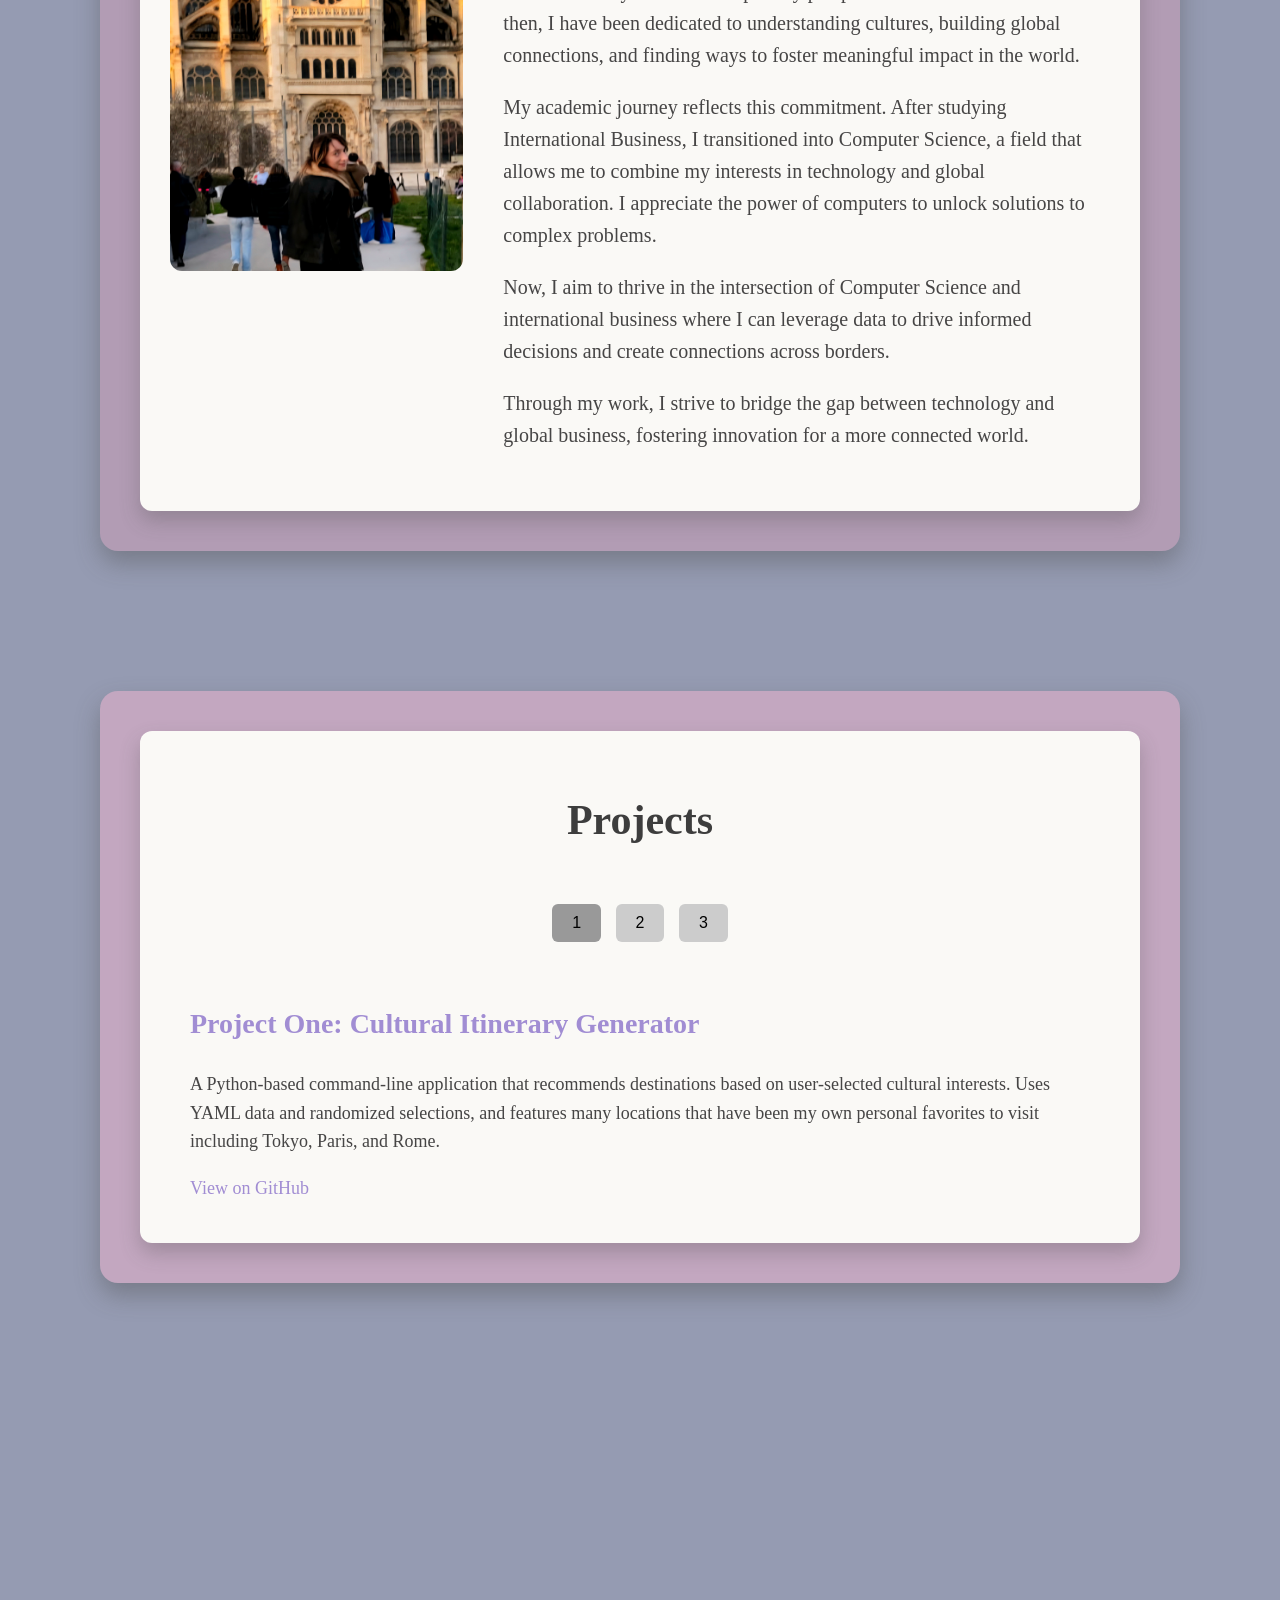
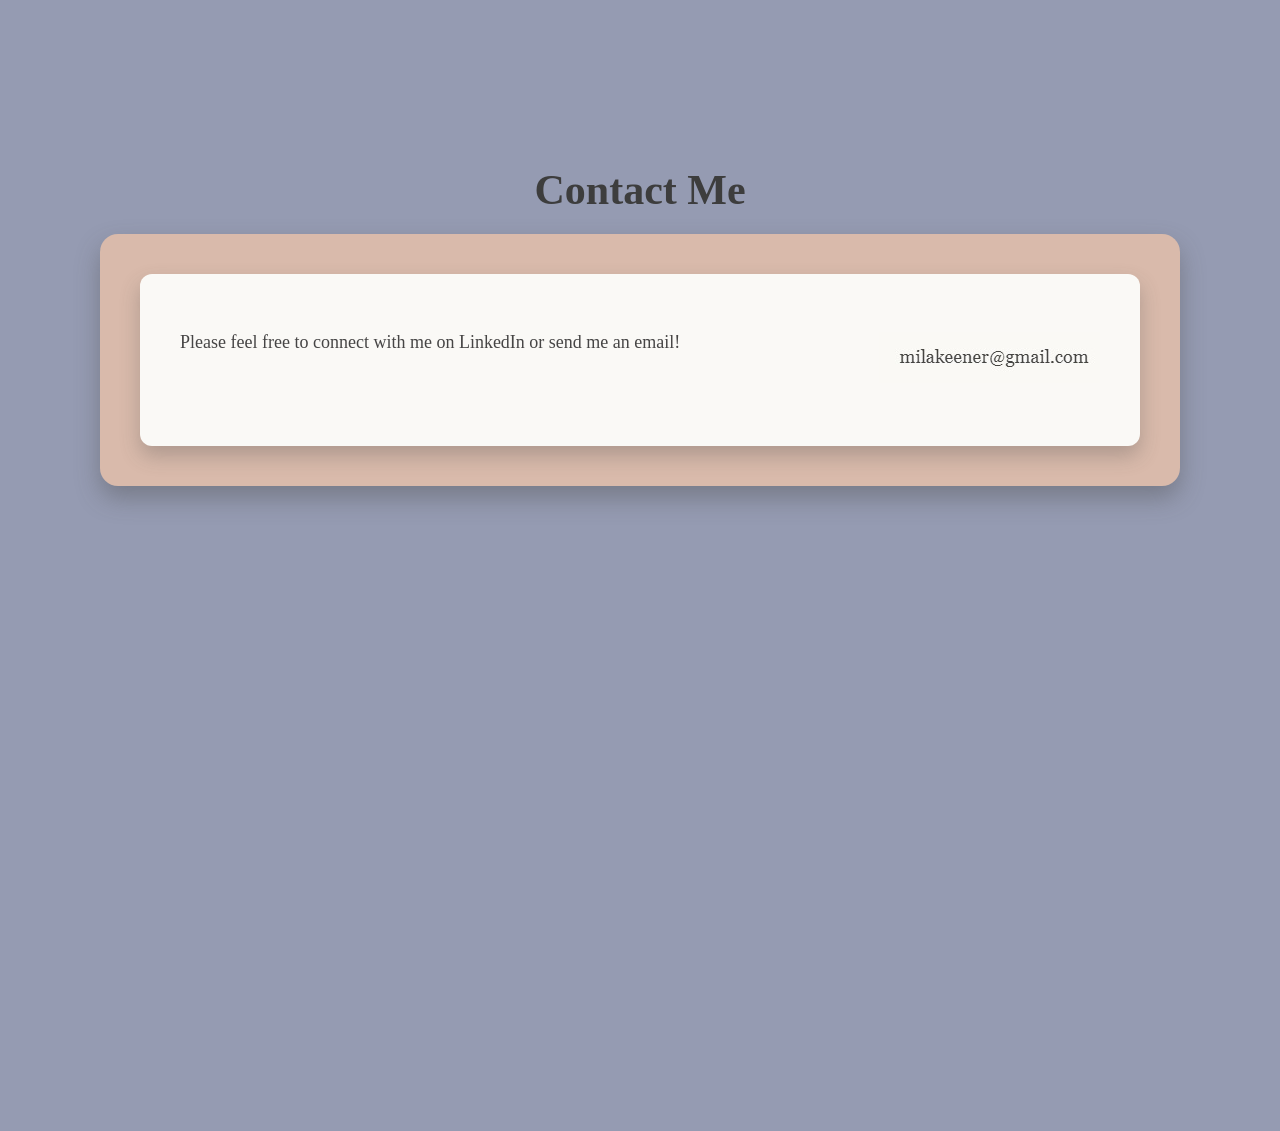
==== commit 52fda5c7: "update contact and about information" ====
--- a/index.html
+++ b/index.html
@@ -42,11 +42,12 @@
       <div class="section-buttons">
         <button class="section-button active" data-target="inner-1-text-1">1</button>
         <button class="section-button" data-target="inner-1-text-2">2</button>
+        <button class="section-button" data-target="inner-1-text-3">3</button>
       </div>
 
       <div class="about-flex-container">
         <div class="photo2">
-          <img src="me.jpg" alt="Photo of Mila">
+          <img src="me.jpg">
         </div>
 
         <div class="inner-1-text-1 active">
@@ -61,8 +62,8 @@
                 I transitioned into Computer Science, a field that allows me to combine my interests 
                 in technology and global collaboration. I appreciate the power of computers to unlock 
                 solutions to complex problems.</p>
-                <p>Now, I aim to thrive in the intersection of Computer Science, International Business, 
-                    and data analysis, where I can leverage data to drive informed decisions and create 
+                <p>Now, I aim to thrive in the intersection of Computer Science and international business 
+                    where I can leverage data to drive informed decisions and create 
                     connections across borders.</p>
                     <p>Through my work, I strive to bridge the gap between technology and global business, 
                         fostering innovation for a more connected world.</p>
@@ -79,8 +80,15 @@
             enjoy the experience and the opportunity to not only help others but also contribute to 
             the structure of the class and encourage meaningful learning.
           </p>
+          <p>Additionally, in my free time, I enjoy volunteering in ways that help support my community.
+            I enjoy working with organizations such as Rotary International and the Japan Cultural
+            Association of the Carolinas. I also study Japanese and French, play video games, garden, 
+            and enjoy trying new types of coffee beans in my espresso maker. Most importantly, I travel
+            on self-orchestrated trips where I can practice my language skills, engage with the world 
+            around me, and follow my dreams of visiting as many UNESCO World Heritage sights as I can. 
+          </p>
           <p>My goal upon graduation is to begin working as a software engineer where I can provide
-            the best possible contributions to my organization.
+            my best work to my organization, engage with my community, and tirelessly innovate.
           </p>
           <p>I love what I do, and am eager for the opportunity to do it and do it well!</p>
         </div>
@@ -102,20 +110,22 @@
 
       <div class="project-section project-1 active">
         <h2>Project One: Cultural Itinerary Generator</h2>
-        <p>A Python-based command-line application that recommends destinations based on user-selected cultural interests. Uses YAML data and randomized selections.</p>
-        <a href="https://github.com/milakeener/cultural-itinerary-generator" target="_blank">View on GitHub</a>
+        <p>A Python-based command-line application that recommends destinations based on user-selected cultural interests. Uses YAML data and randomized selections, and features
+            many locations that have been my own personal favorites to visit including Tokyo, Paris, and Rome.
+        </p>
+        <a href="https://github.com/milakeener/cultural-itinerary-generator" class="link" target="_blank">View on GitHub</a>
       </div>
 
       <div class="project-section project-2">
         <h2>Project Two: Mila's Digital Horizon</h2>
-        <p>This website! A responsive, animated portfolio site with starry backgrounds, scroll effects, and dynamic content sections, made with HTML, CSS, and JavaScript.</p>
-        <a href="https://milakeener.com" target="_blank">Visit Site</a>
+        <p>This website! A responsive, animated personal site with starry backgrounds, scroll effects, and dynamic content sections, made with HTML, CSS, and JavaScript.</p>
+        <a href="https://milakeener.com" class="link" target="_blank">Visit Site</a>
       </div>
 
       <div class="project-section project-3">
         <h2>Project Three: Java Coffee Shop Simulation</h2>
         <p>A Java console application that simulates a coffee shop ordering system, with user accounts, order history, and rewards system logic implemented using OOP.</p>
-        <a href="https://github.com/milakeener/java-coffee-shop" target="_blank">View on GitHub</a>
+        <a href="https://github.com/milakeener/java-coffee-shop" class="link" target="_blank">View on GitHub</a>
       </div>
     </div>
   </div>
@@ -124,7 +134,9 @@
                 <h1>Contact Me</h1>
                 <div class="inner-4">
                     <div class="inner-box">
-                       
+                        <p>Please feel free to connect with me on LinkedIn or send me an email!</p>
+                        <div></div>
+                        <p><img src="email.jpg"></p>
                         </div>
                         </div>
             </section>
@@ -132,7 +144,7 @@
 
 document.addEventListener('DOMContentLoaded', () => {
   const aboutButtons = document.querySelectorAll('.section-button:not(.project-button)');
-  const aboutSections = document.querySelectorAll('.inner-1-text-1, .inner-1-text-2');
+  const aboutSections = document.querySelectorAll('.inner-1-text-1, .inner-1-text-2, .inner-1-text-3');
 
   aboutButtons.forEach(button => {
     button.addEventListener('click', () => {
--- a/styles.css
+++ b/styles.css
@@ -95,7 +95,14 @@
 .inner-1 { background-color: #7B83A0; }
 .inner-3 { background-color: #c3a7c0; }
 .inner-4 { background-color: #d9baab; }
-
+.link {
+    text-decoration: none;
+    align-items: center;
+    color: #a18dd3;
+}
+.project-section project-1 {
+    align-items: center;
+}
 .inner-box {
     background-color: #FAF9F6;
     padding: 40px;
@@ -124,7 +131,8 @@
 }
 .inner-1-text,
 .inner-1-text-1,
-.inner-1-text-2 {
+.inner-1-text-2,
+.inner-1-text-3 {
     flex: 2;
     padding: 10px 20px;
     font-size: 20px;
@@ -162,11 +170,13 @@
 }
 
 .inner-1-text-1,
-.inner-1-text-2 {
+.inner-1-text-2,
+.inner-1-text-3 {
     display: none;
 }
 .inner-1-text-1.active,
-.inner-1-text-2.active {
+.inner-1-text-2.active,
+.inner-1-text-3.active {
     display: block;
 }
 
@@ -212,7 +222,8 @@
     .photo,
     .inner-1-text,
     .inner-1-text-1,
-    .inner-1-text-2 {
+    .inner-1-text-2,
+    .inner-1-text-3 {
         width: 100%;
         padding: 10px;
         text-align: center;
@@ -244,6 +255,7 @@
 }
 
 .about-flex-container .inner-1-text-1,
-.about-flex-container .inner-1-text-2 {
+.about-flex-container .inner-1-text-2,
+.about-flex-container .inner-1-text-3 {
     flex: 2;
 }
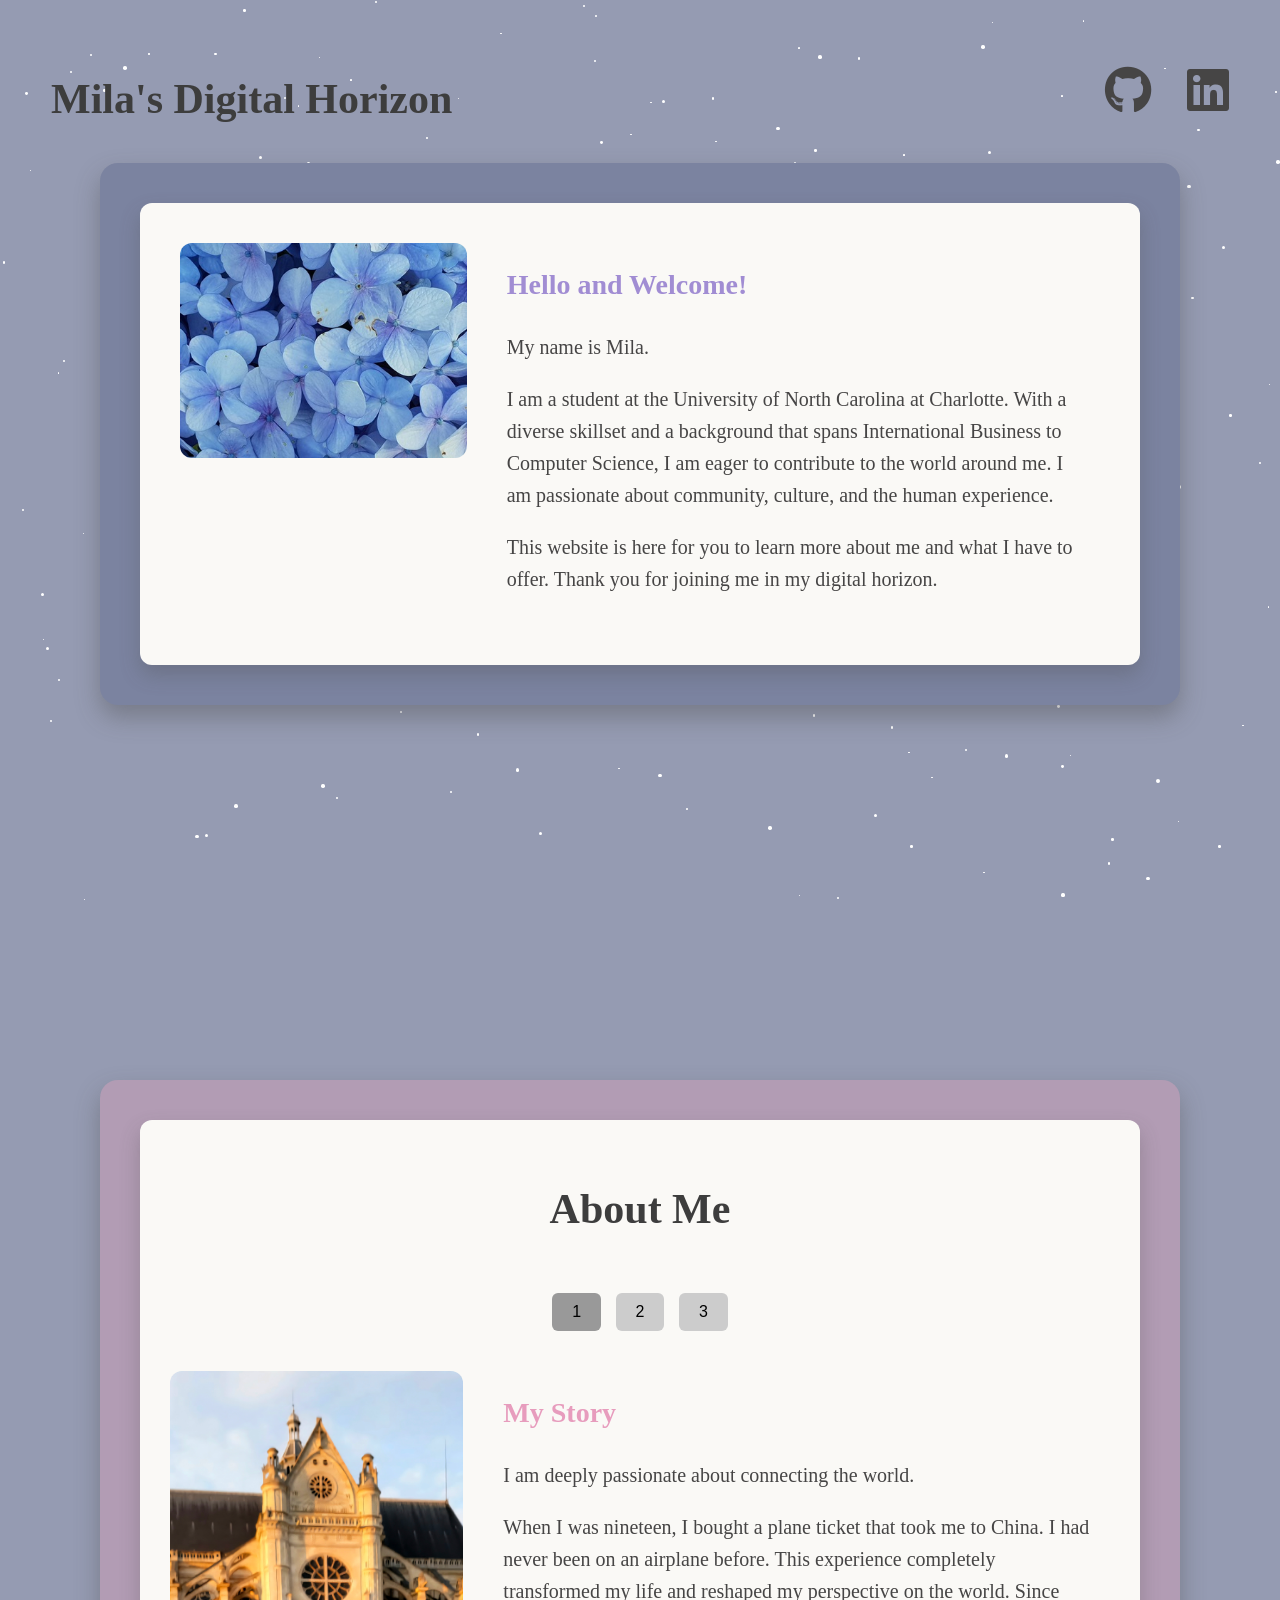
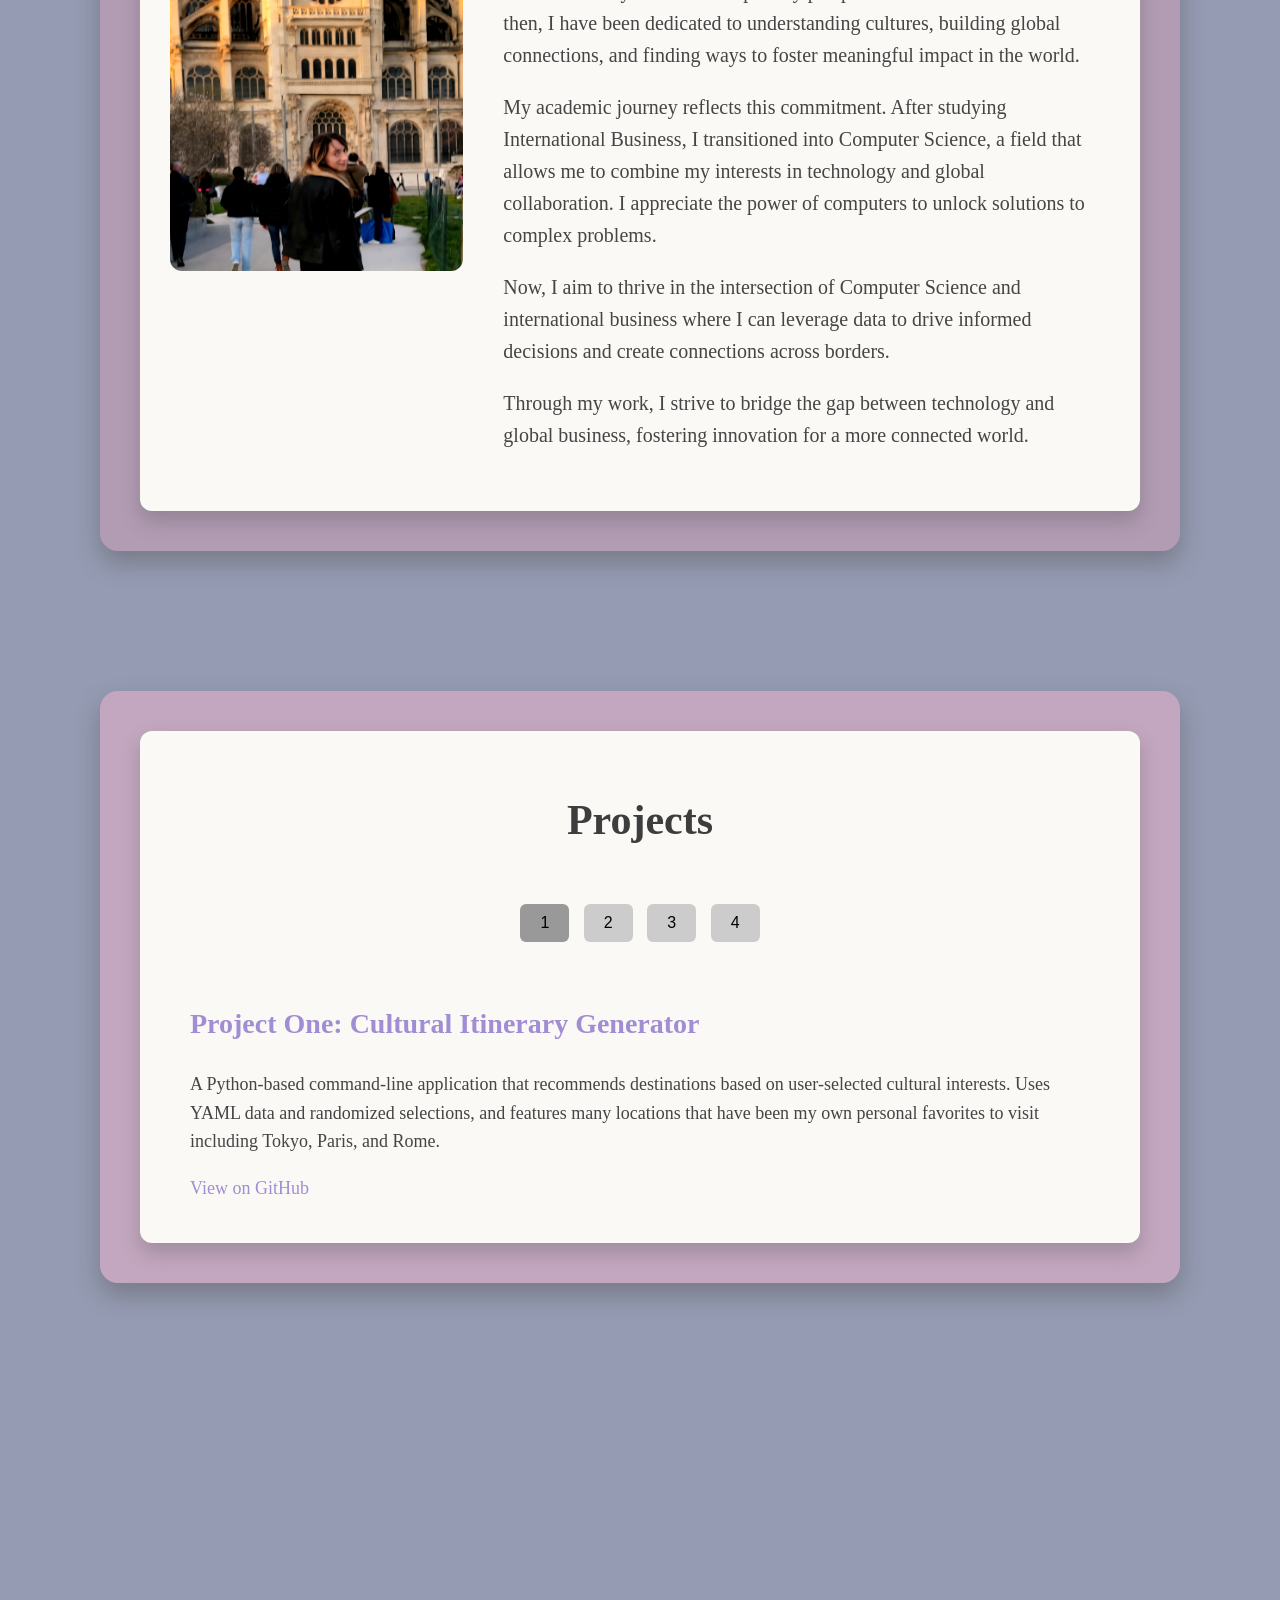
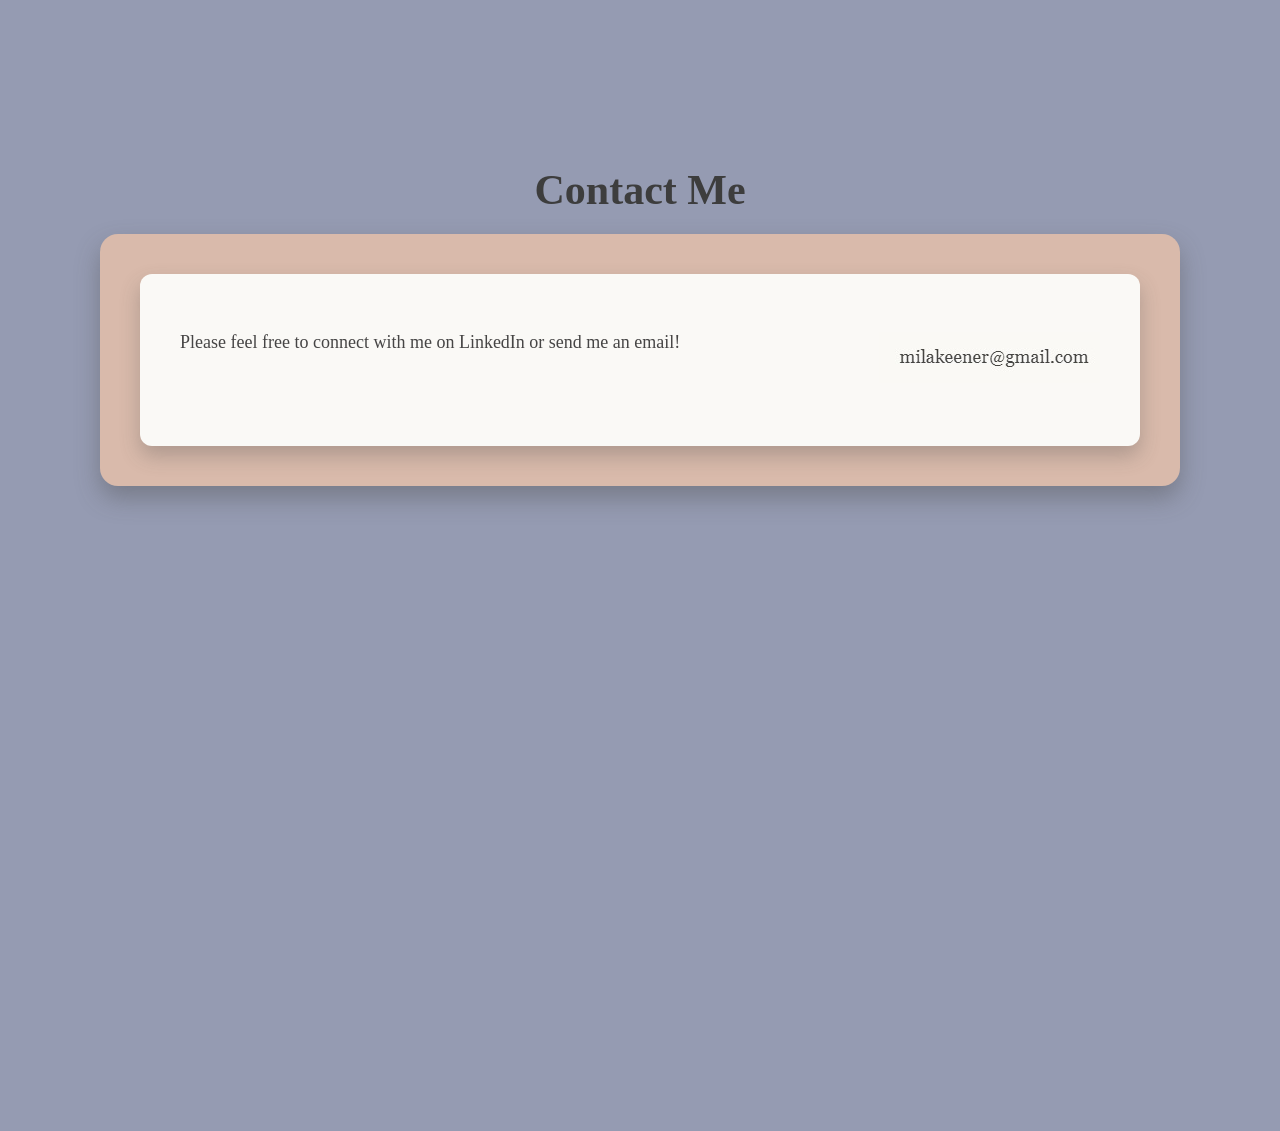
==== commit 0a5a90a8: "Update index.html" ====
--- a/index.html
+++ b/index.html
@@ -106,6 +106,7 @@
         <button class="section-button project-button active" data-target="project-1">1</button>
         <button class="section-button project-button" data-target="project-2">2</button>
         <button class="section-button project-button" data-target="project-3">3</button>
+        <button class="section-button project-button" data-target="project-4">4</button>
       </div>
 
       <div class="project-section project-1 active">
@@ -113,7 +114,7 @@
         <p>A Python-based command-line application that recommends destinations based on user-selected cultural interests. Uses YAML data and randomized selections, and features
             many locations that have been my own personal favorites to visit including Tokyo, Paris, and Rome.
         </p>
-        <a href="https://github.com/milakeener/cultural-itinerary-generator" class="link" target="_blank">View on GitHub</a>
+        <a href="https://github.com/milakeener/cultural-itinerary" class="link" target="_blank">View on GitHub</a>
       </div>
 
       <div class="project-section project-2">
@@ -125,7 +126,13 @@
       <div class="project-section project-3">
         <h2>Project Three: Java Coffee Shop Simulation</h2>
         <p>A Java console application that simulates a coffee shop ordering system, with user accounts, order history, and rewards system logic implemented using OOP.</p>
-        <a href="https://github.com/milakeener/java-coffee-shop" class="link" target="_blank">View on GitHub</a>
+        <a href="https://github.com/milakeener/CoffeeShop" class="link" target="_blank">View on GitHub</a>
+      </div>
+
+      <div class="project-section project-4">
+        <h2>Project Three: Bakery Website</h2>
+        <p>A fully functioning website for a fictional bakery that allows users to add items to their cart, view their cart content across pages, and check out with their purchases.</p>
+        <a href="https://github.com/milakeener/Bakery" class="link" target="_blank">View on GitHub</a>
       </div>
     </div>
   </div>
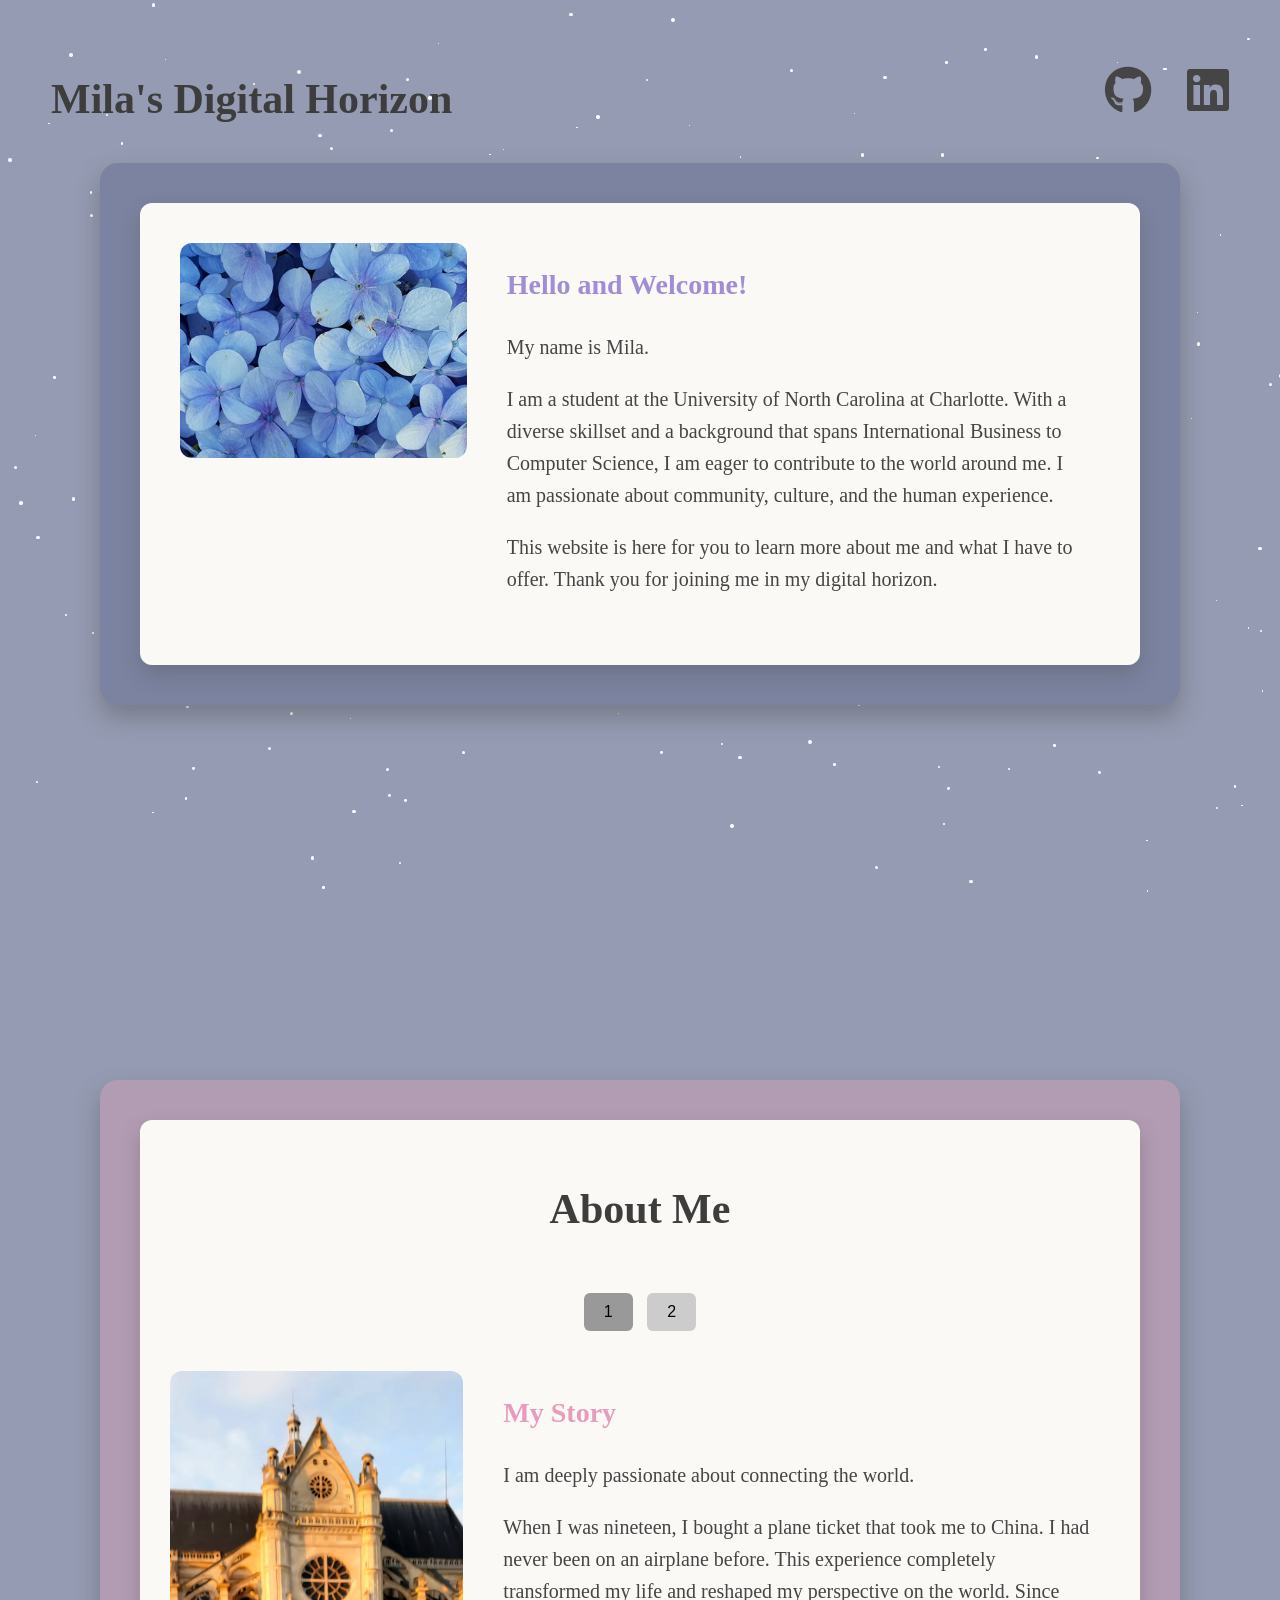
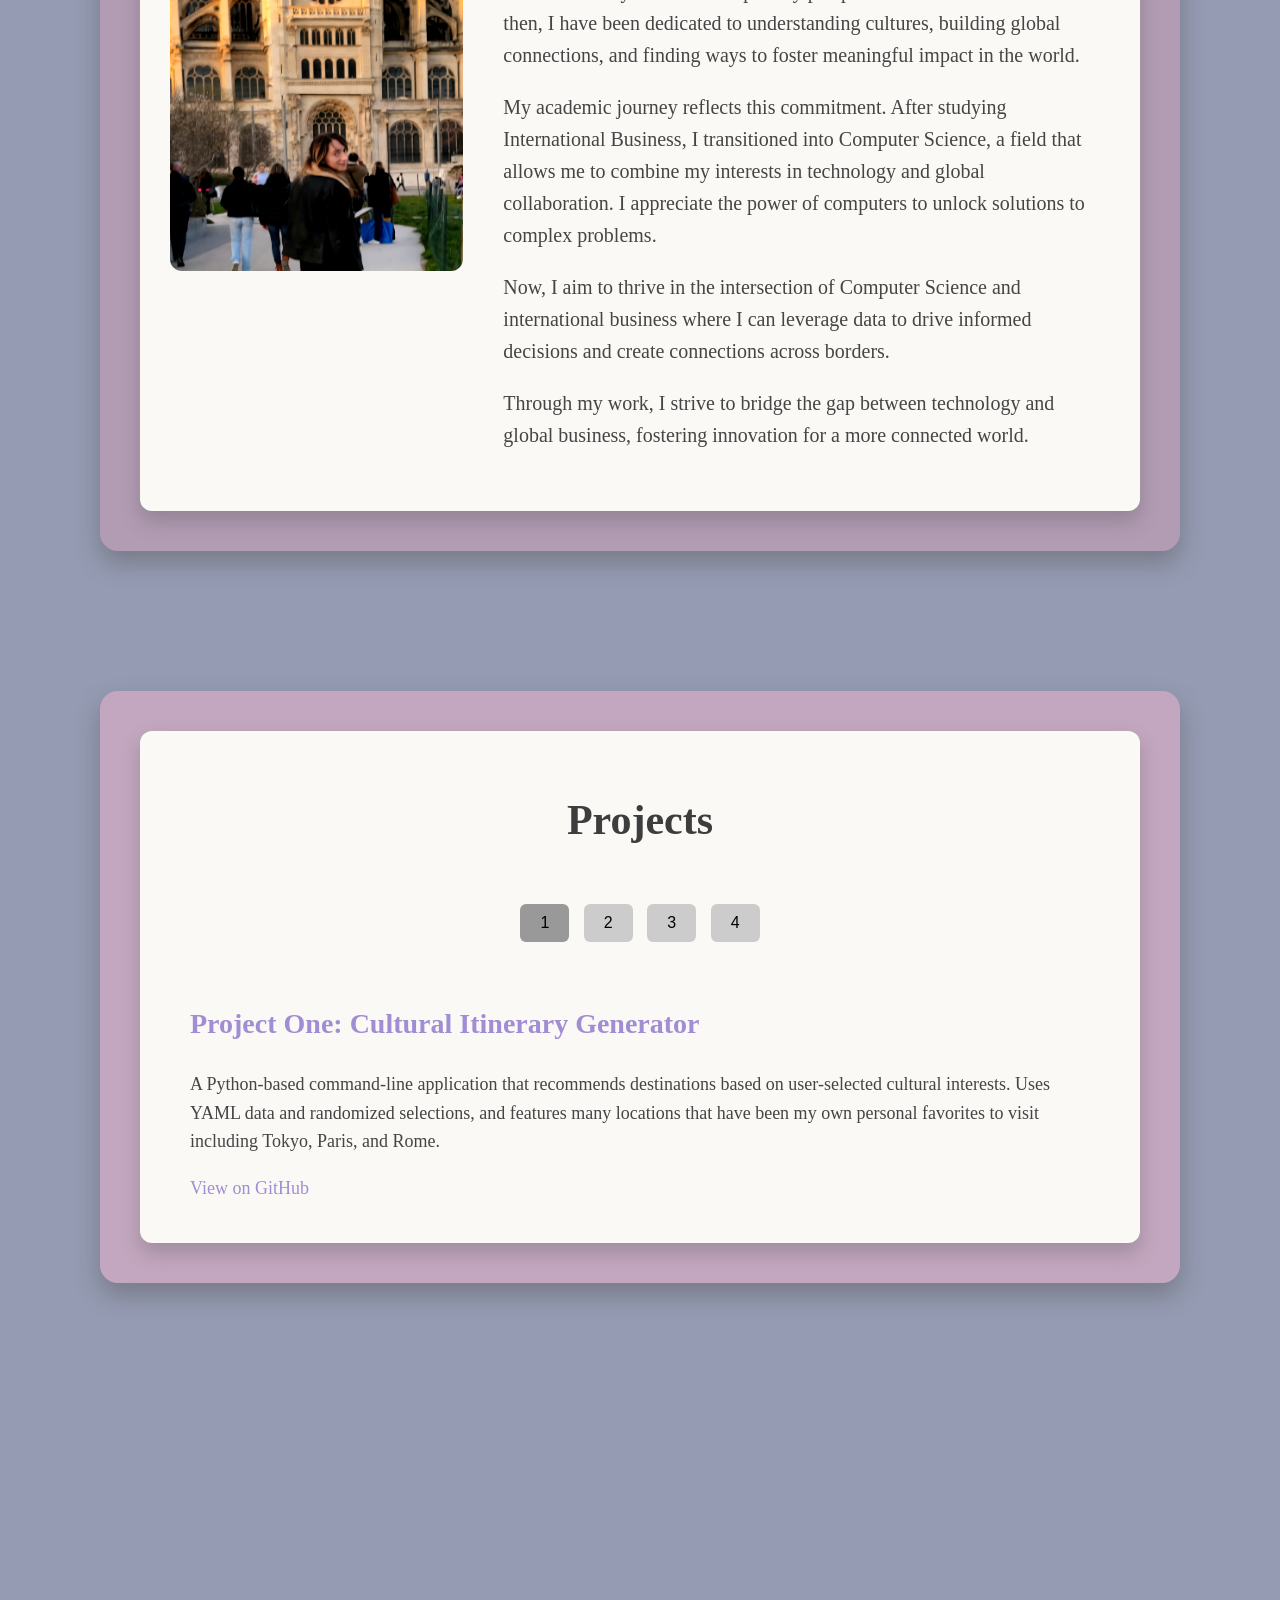
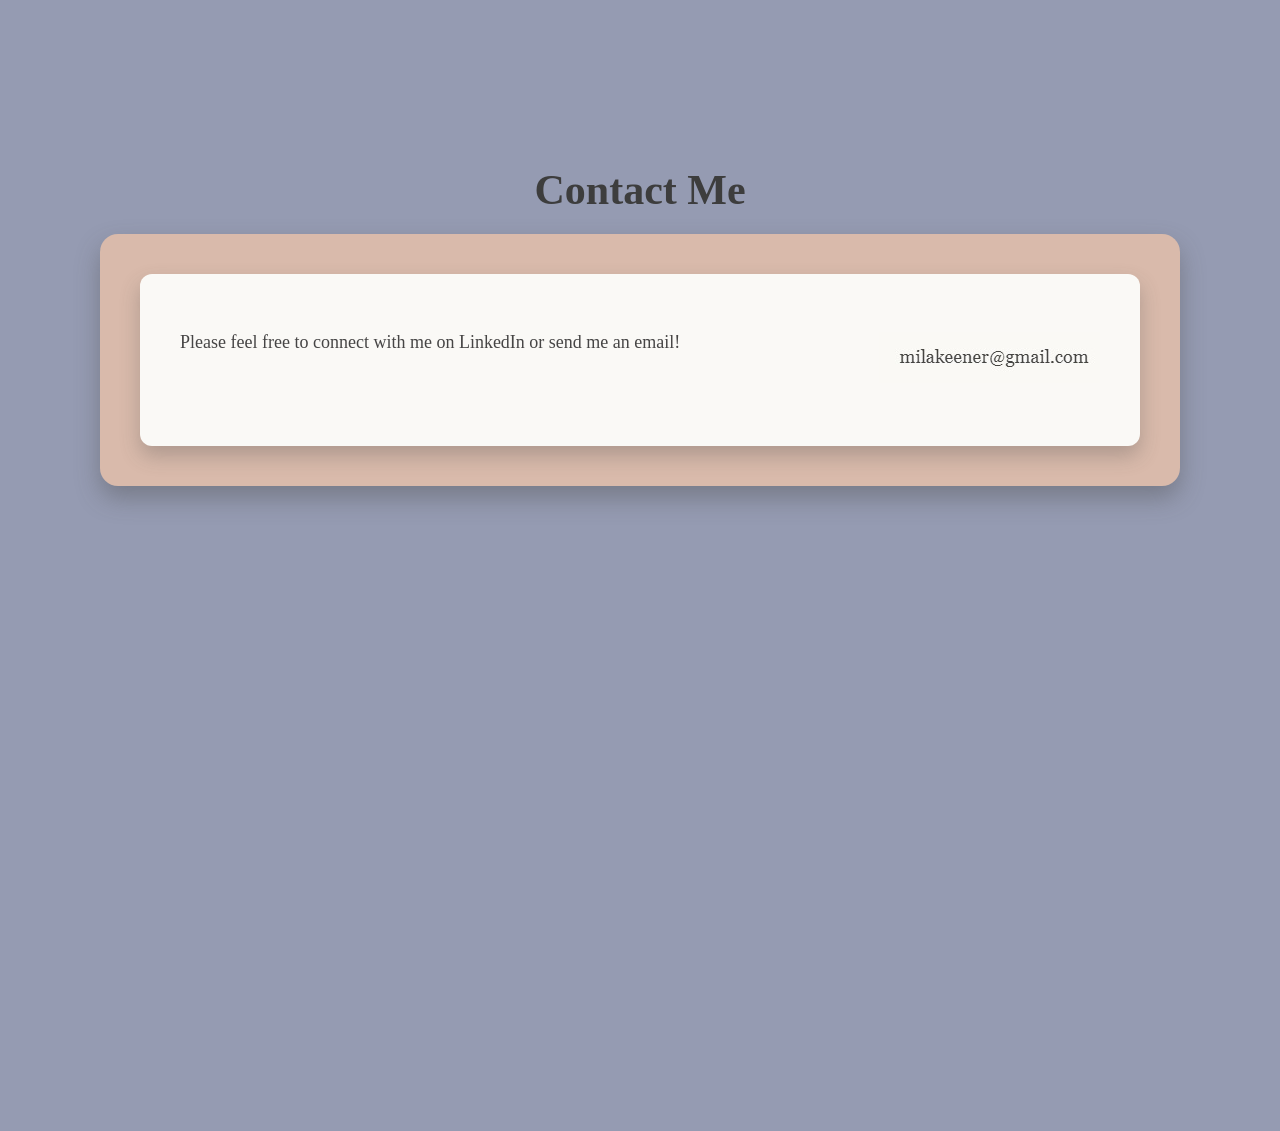
==== commit d770507a: "adding projects" ====
--- a/index.html
+++ b/index.html
@@ -42,7 +42,6 @@
       <div class="section-buttons">
         <button class="section-button active" data-target="inner-1-text-1">1</button>
         <button class="section-button" data-target="inner-1-text-2">2</button>
-        <button class="section-button" data-target="inner-1-text-3">3</button>
       </div>
 
       <div class="about-flex-container">
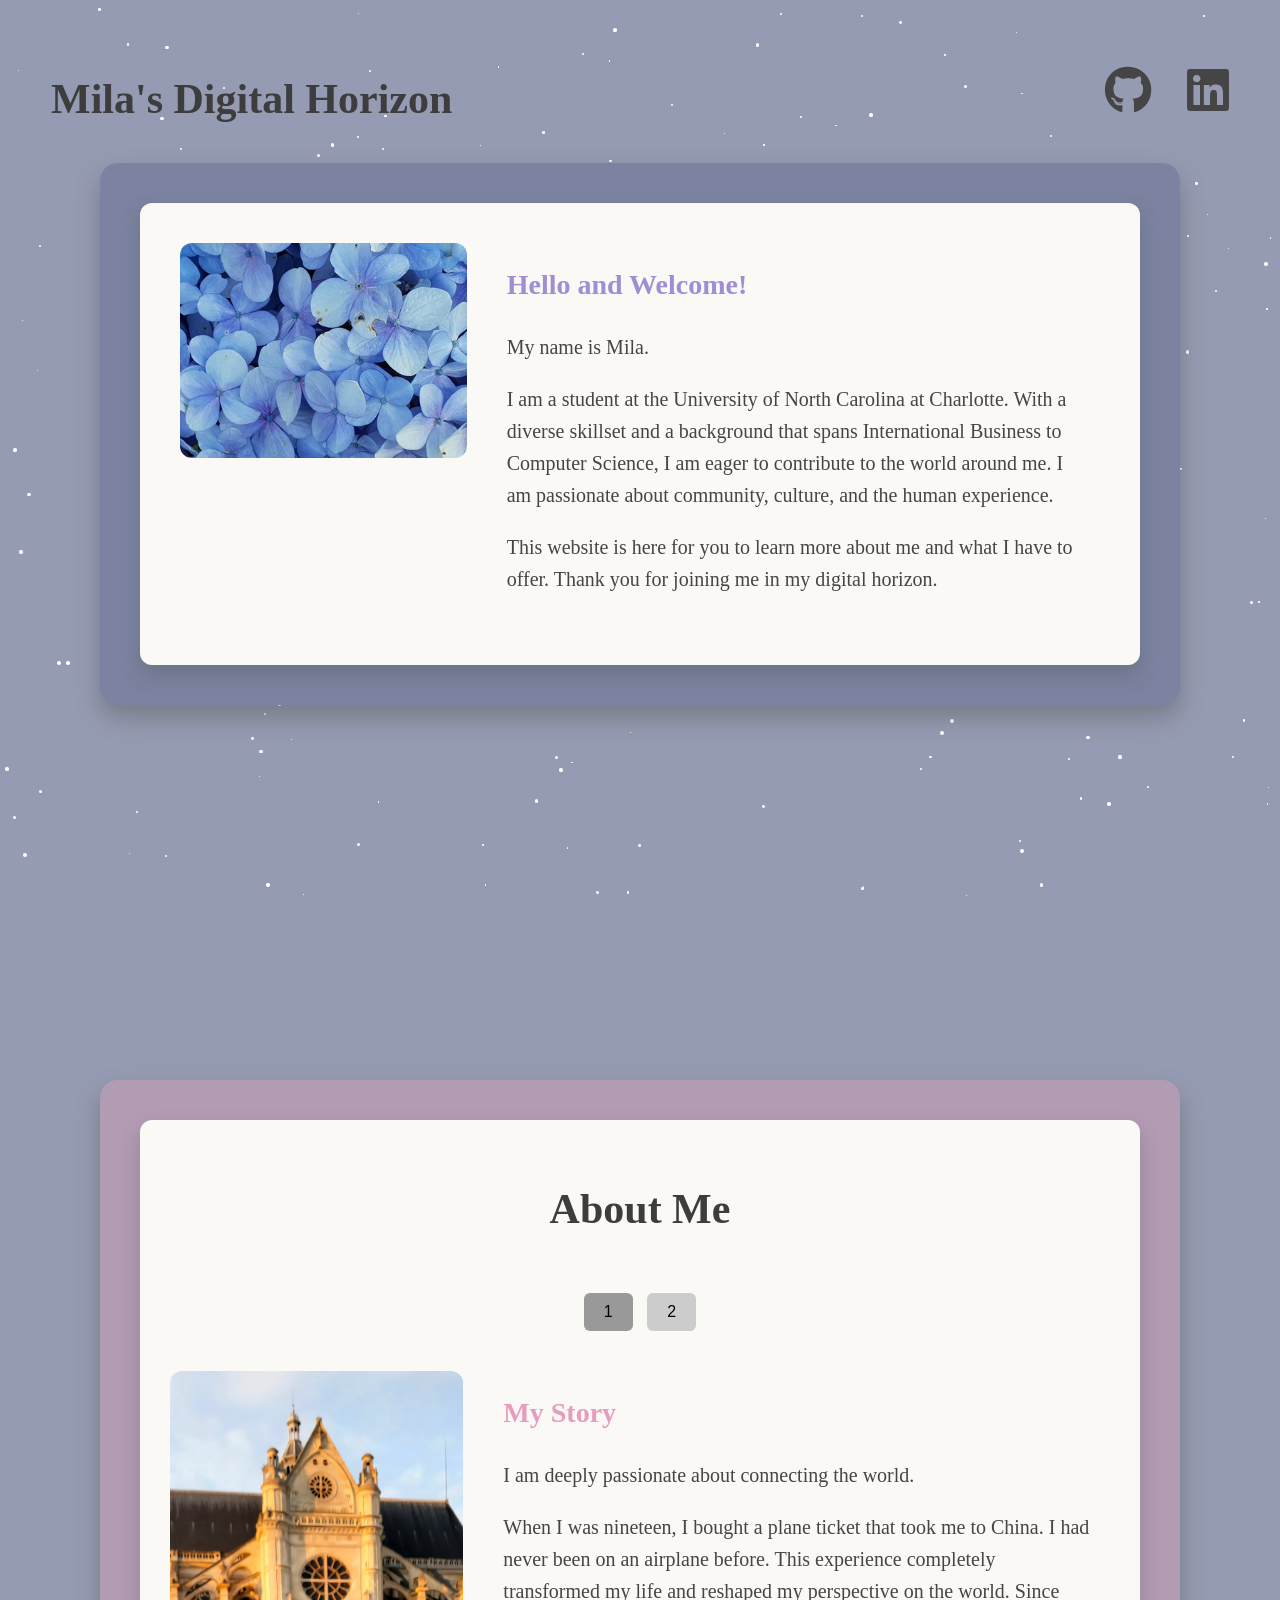
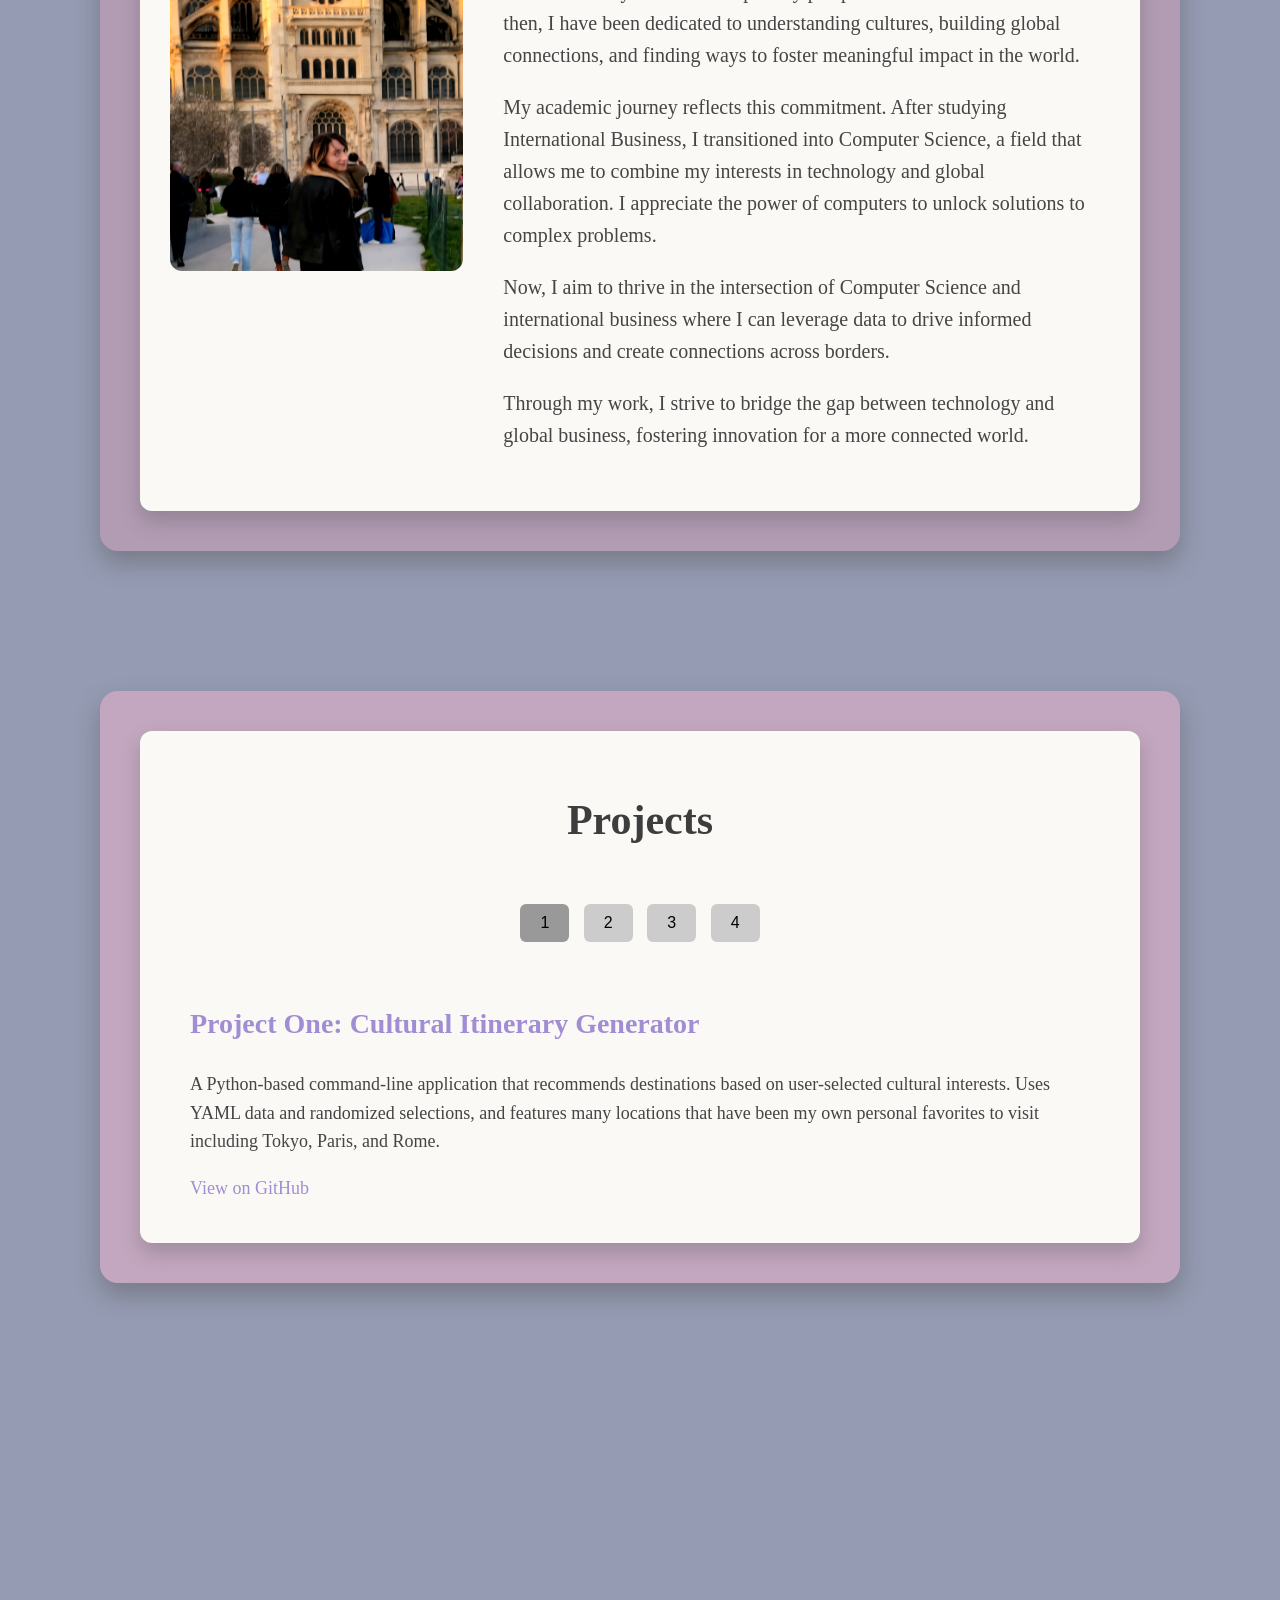
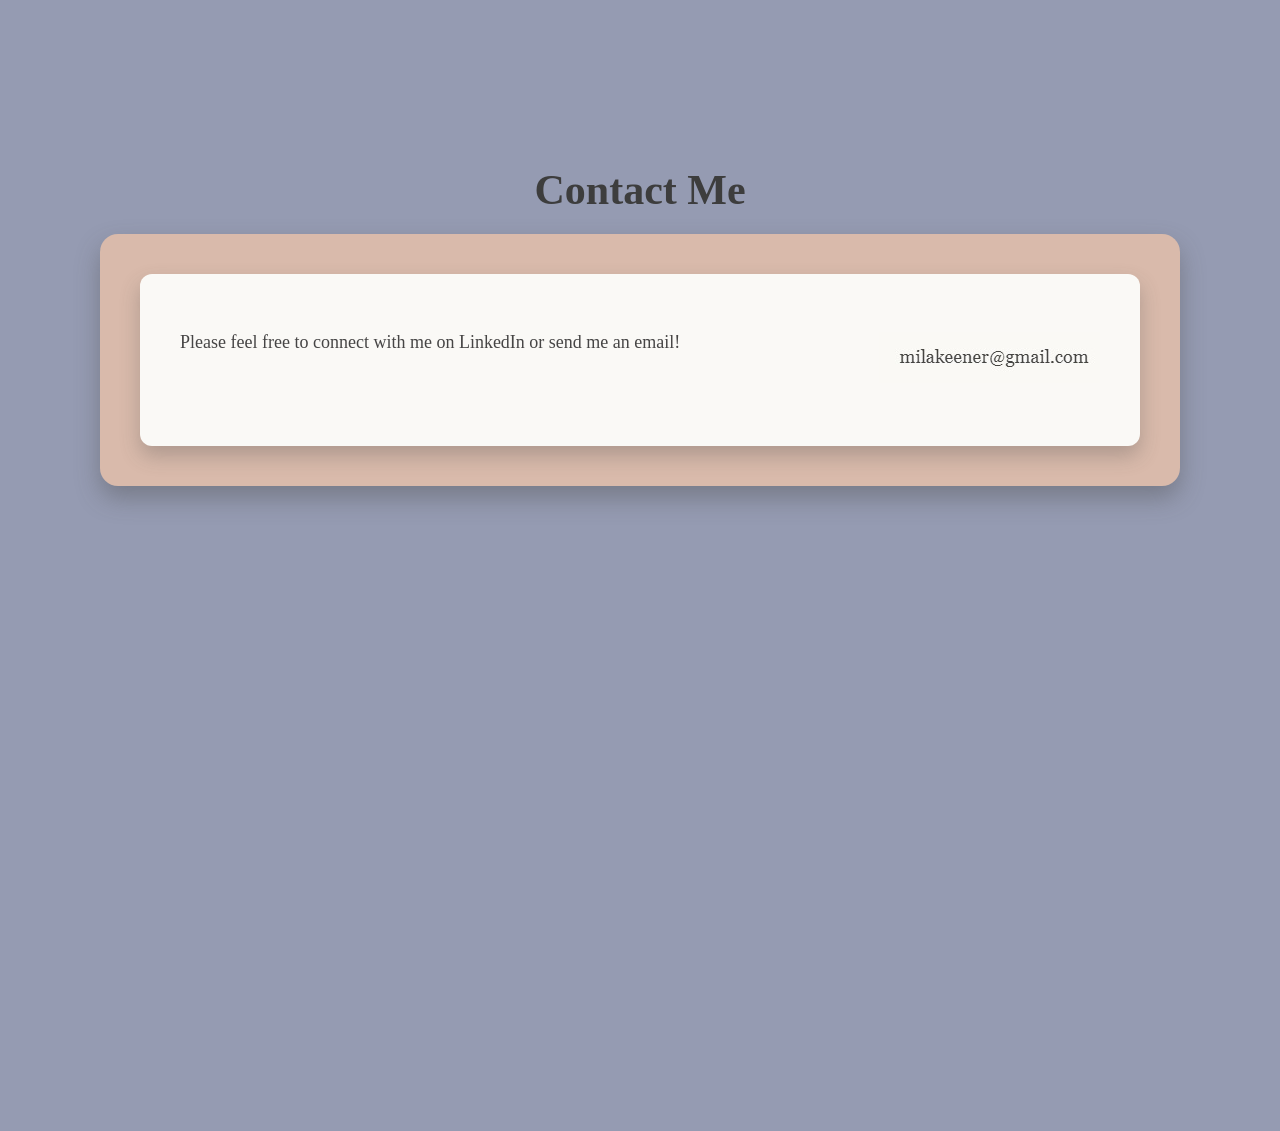
==== commit b0c571c2: "update project titles" ====
--- a/index.html
+++ b/index.html
@@ -129,7 +129,7 @@
       </div>
 
       <div class="project-section project-4">
-        <h2>Project Three: Bakery Website</h2>
+        <h2>Project Four: Bakery Website</h2>
         <p>A fully functioning website for a fictional bakery that allows users to add items to their cart, view their cart content across pages, and check out with their purchases.</p>
         <a href="https://github.com/milakeener/Bakery" class="link" target="_blank">View on GitHub</a>
       </div>
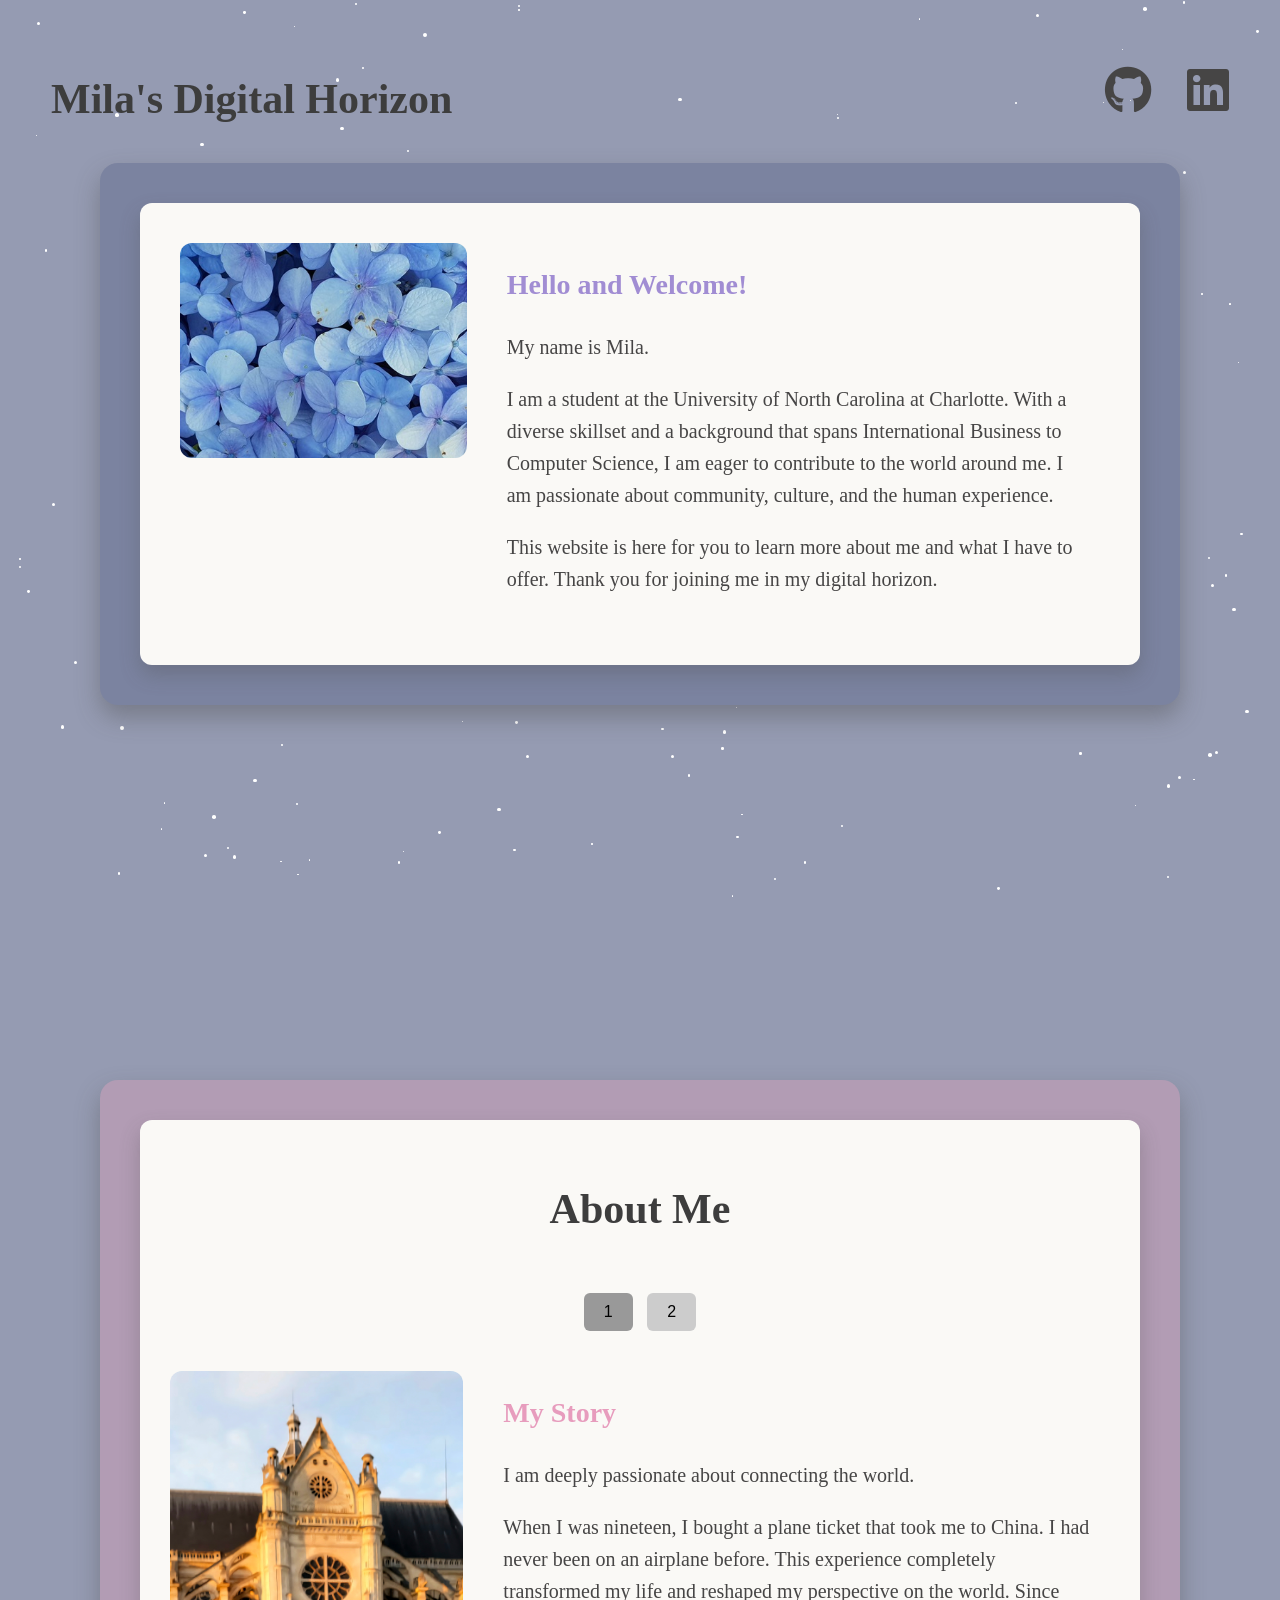
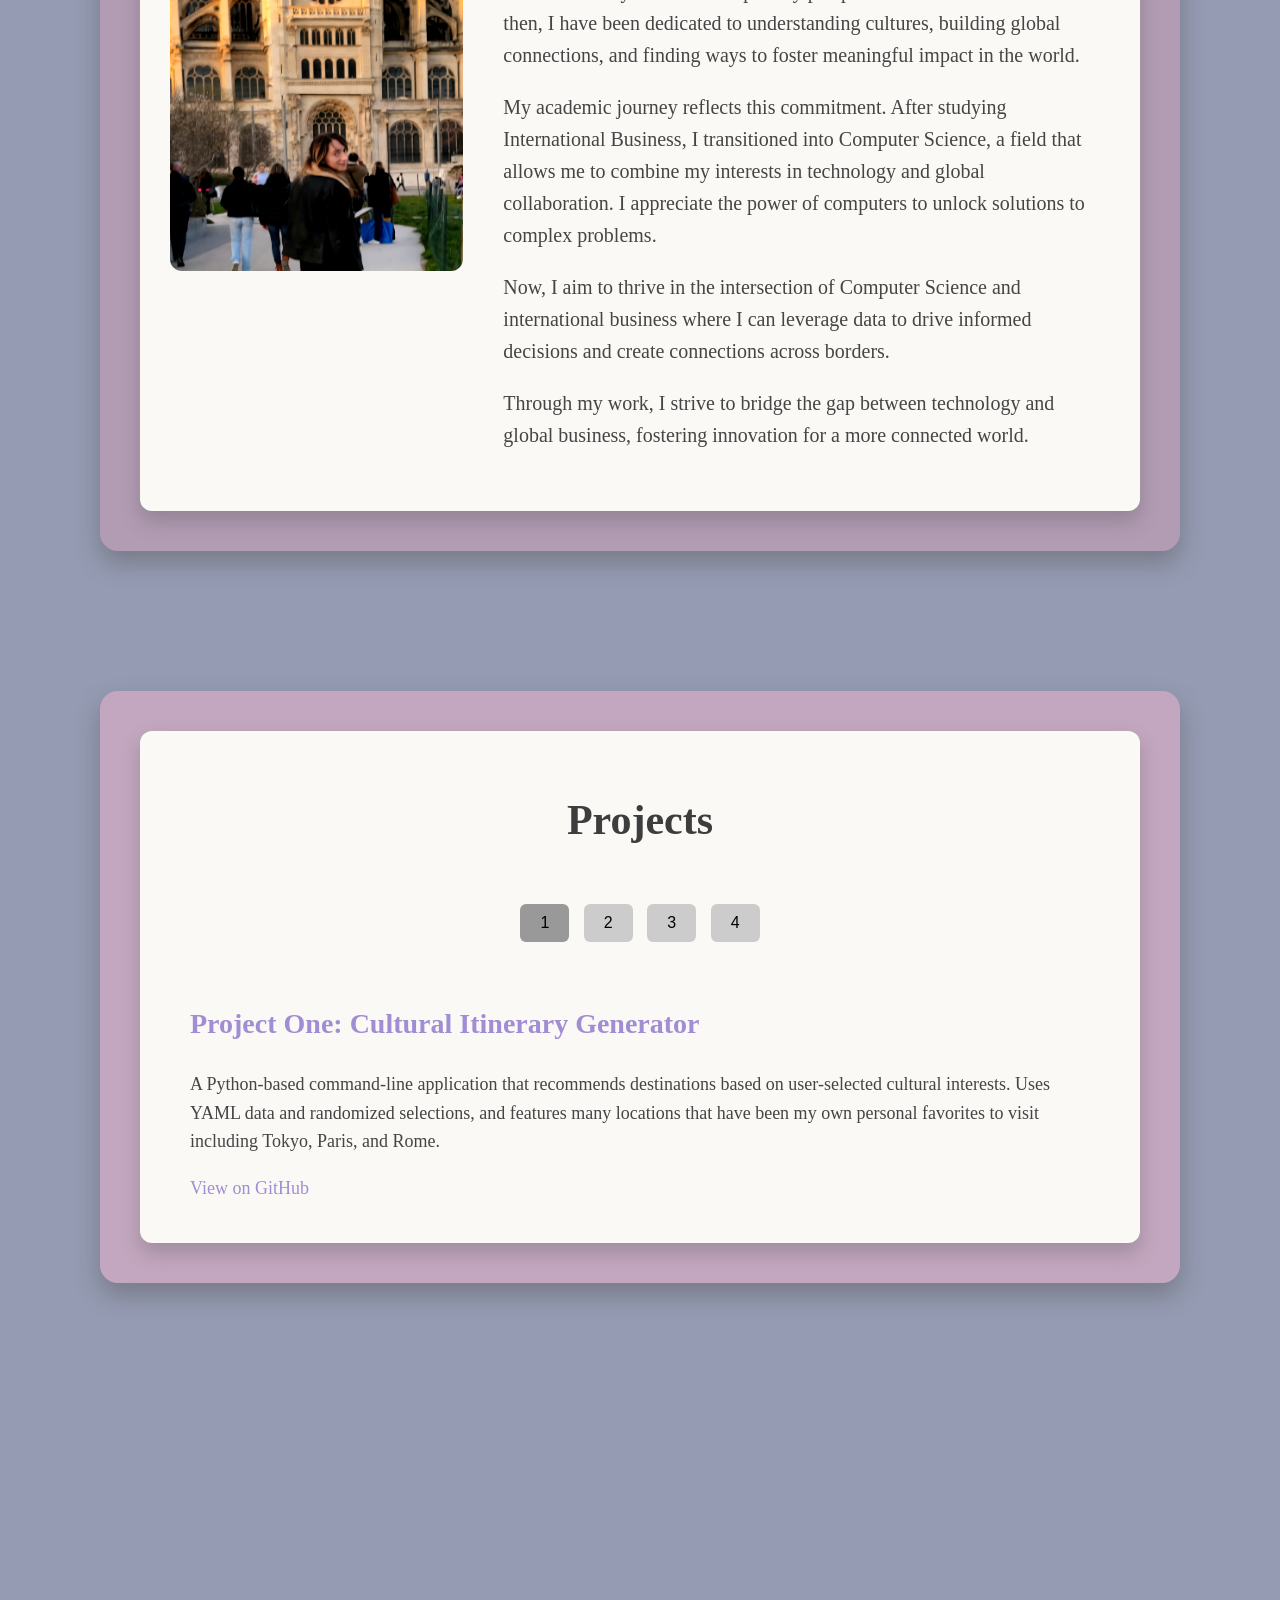
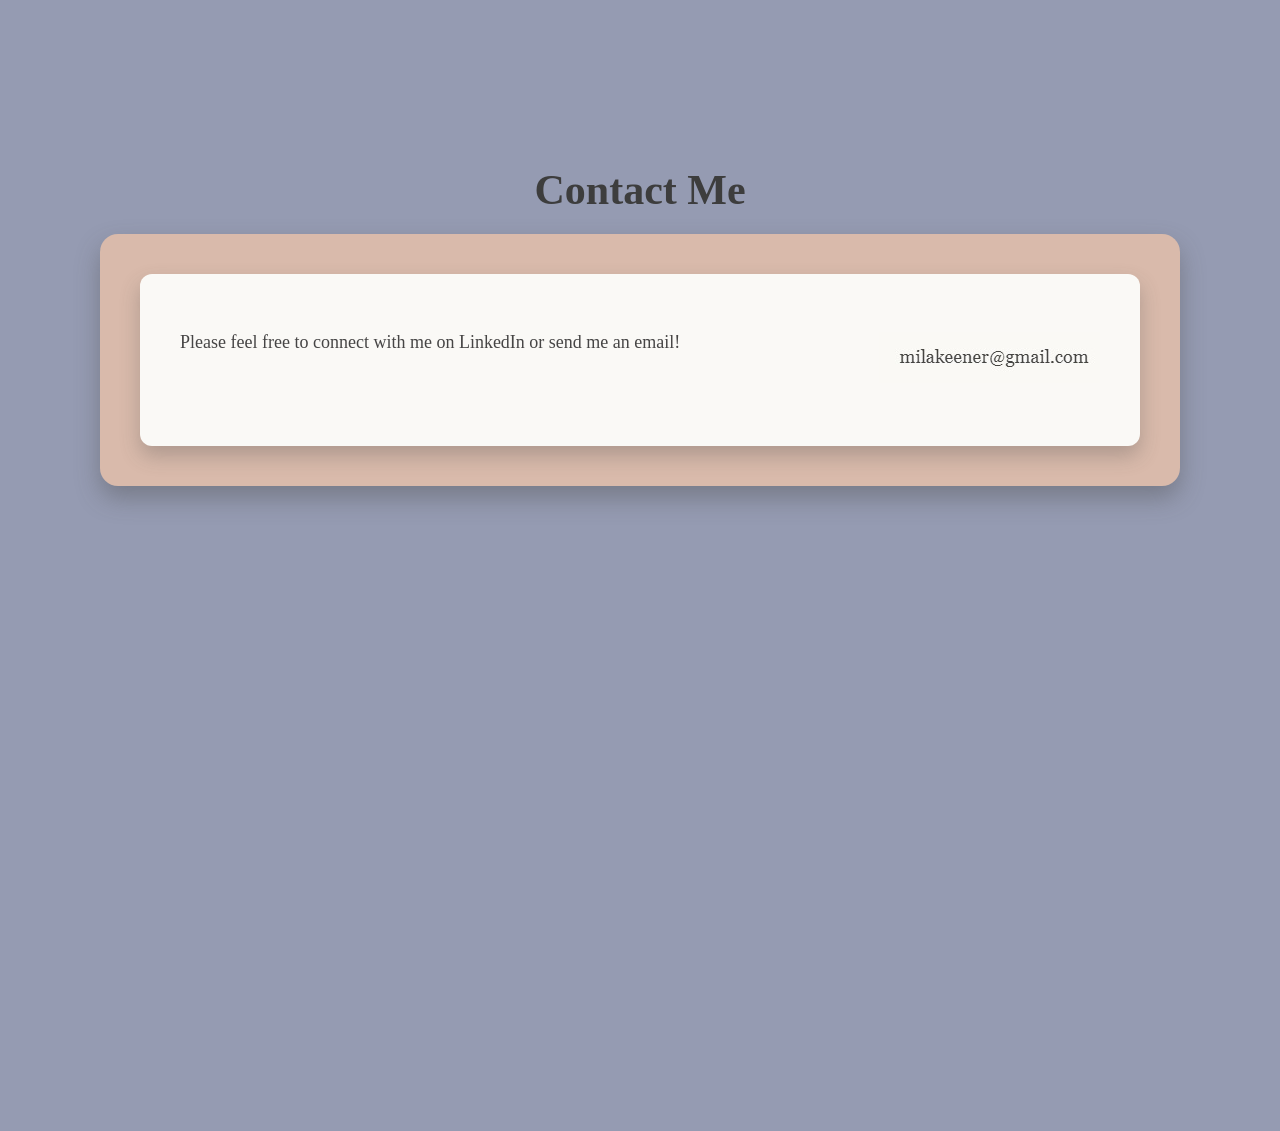
==== commit 406bf513: "Update index.html" ====
--- a/index.html
+++ b/index.html
@@ -70,9 +70,9 @@
 
         <div class="inner-1-text-2">
           <h2 class="h2-story">More About Me</h2>
-          <p>I currently work as a Software Engineering Intern at Ally Invest. My tasks include
-            working with AWS, Terraform, SQL, and Apache Airflow. I also work extensively with 
-            Python. 
+          <p>I spent Summer of 2025 working as a Software Engineering Intern at Ally Invest. My tasks included
+            working with AWS, Terraform, SQL, and Apache Airflow. I also worked extensively with 
+            Python. I enjoy full-stack development, web-based development, and mobile application development.
           </p>
           <p>During the school year, I work as an Instructional Assistant in Software Architecture
             and Design, where I help to support students in their educational journey. I greatly 
